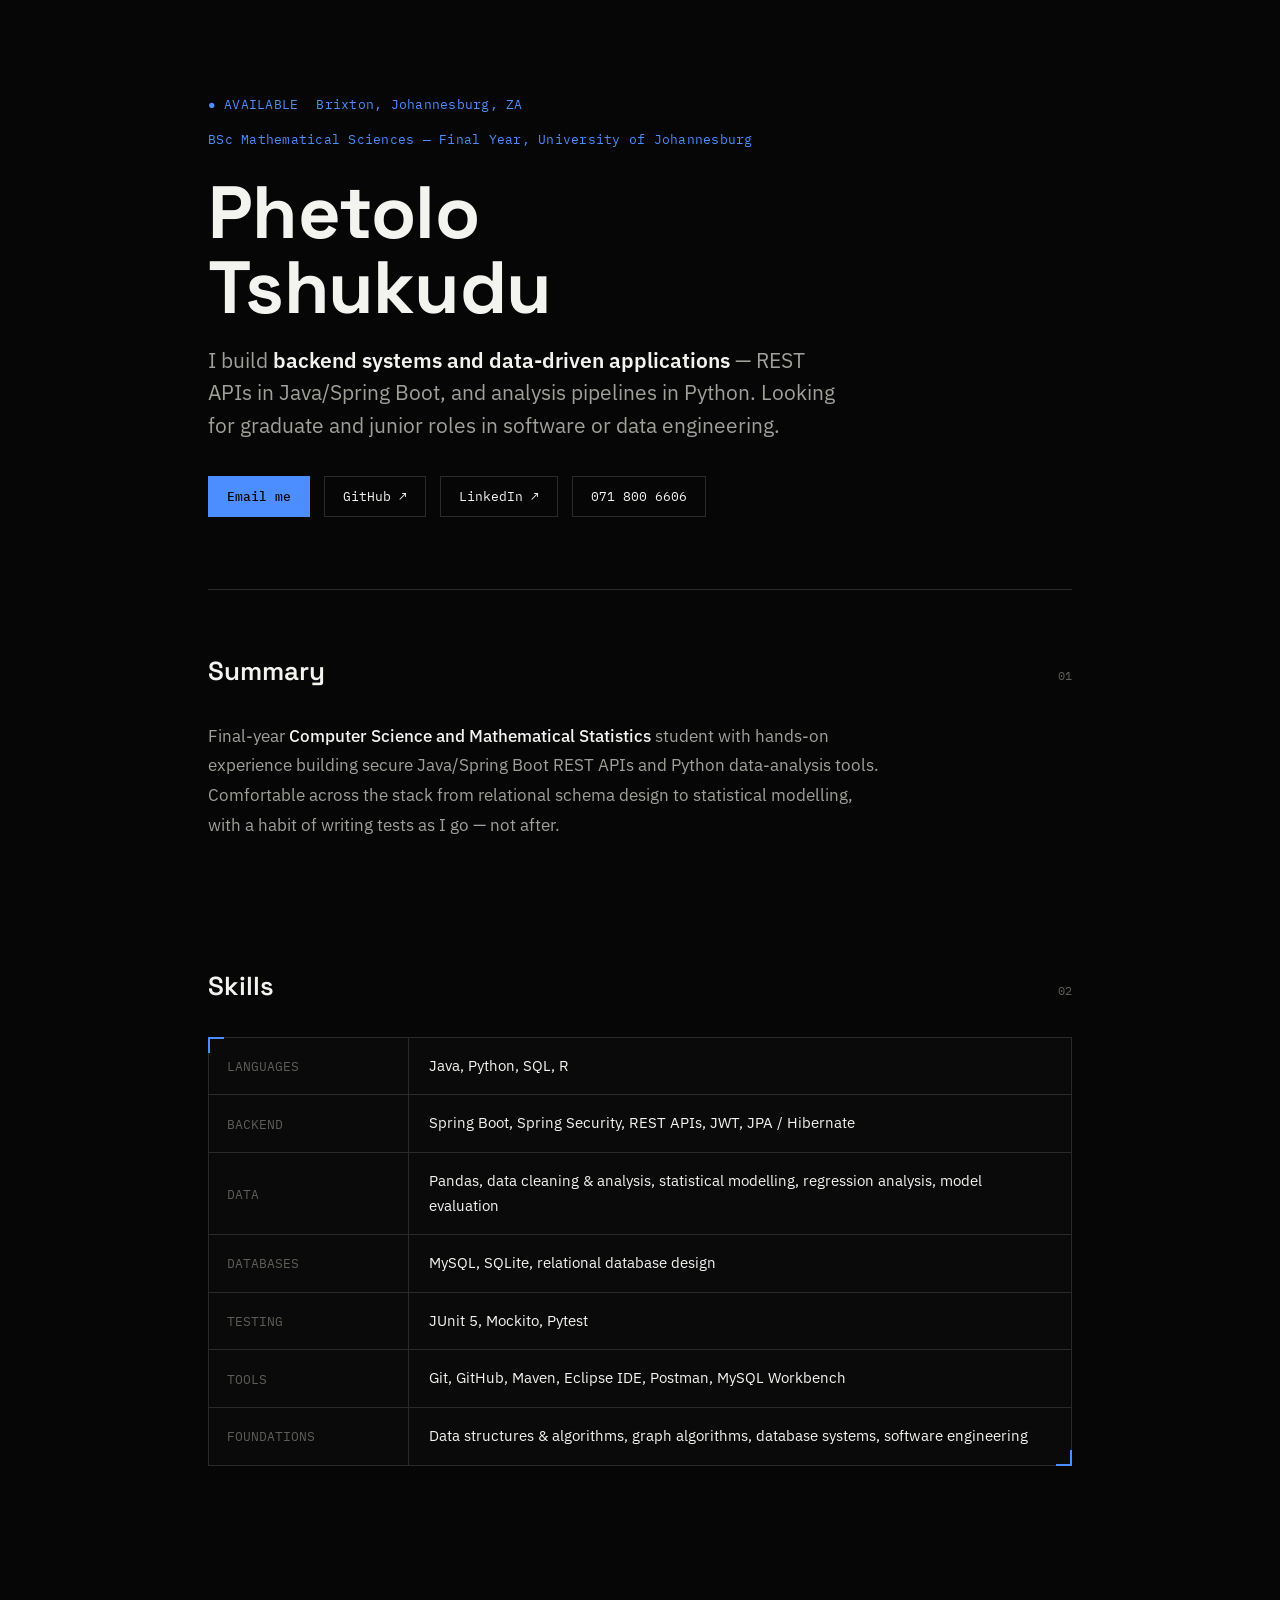
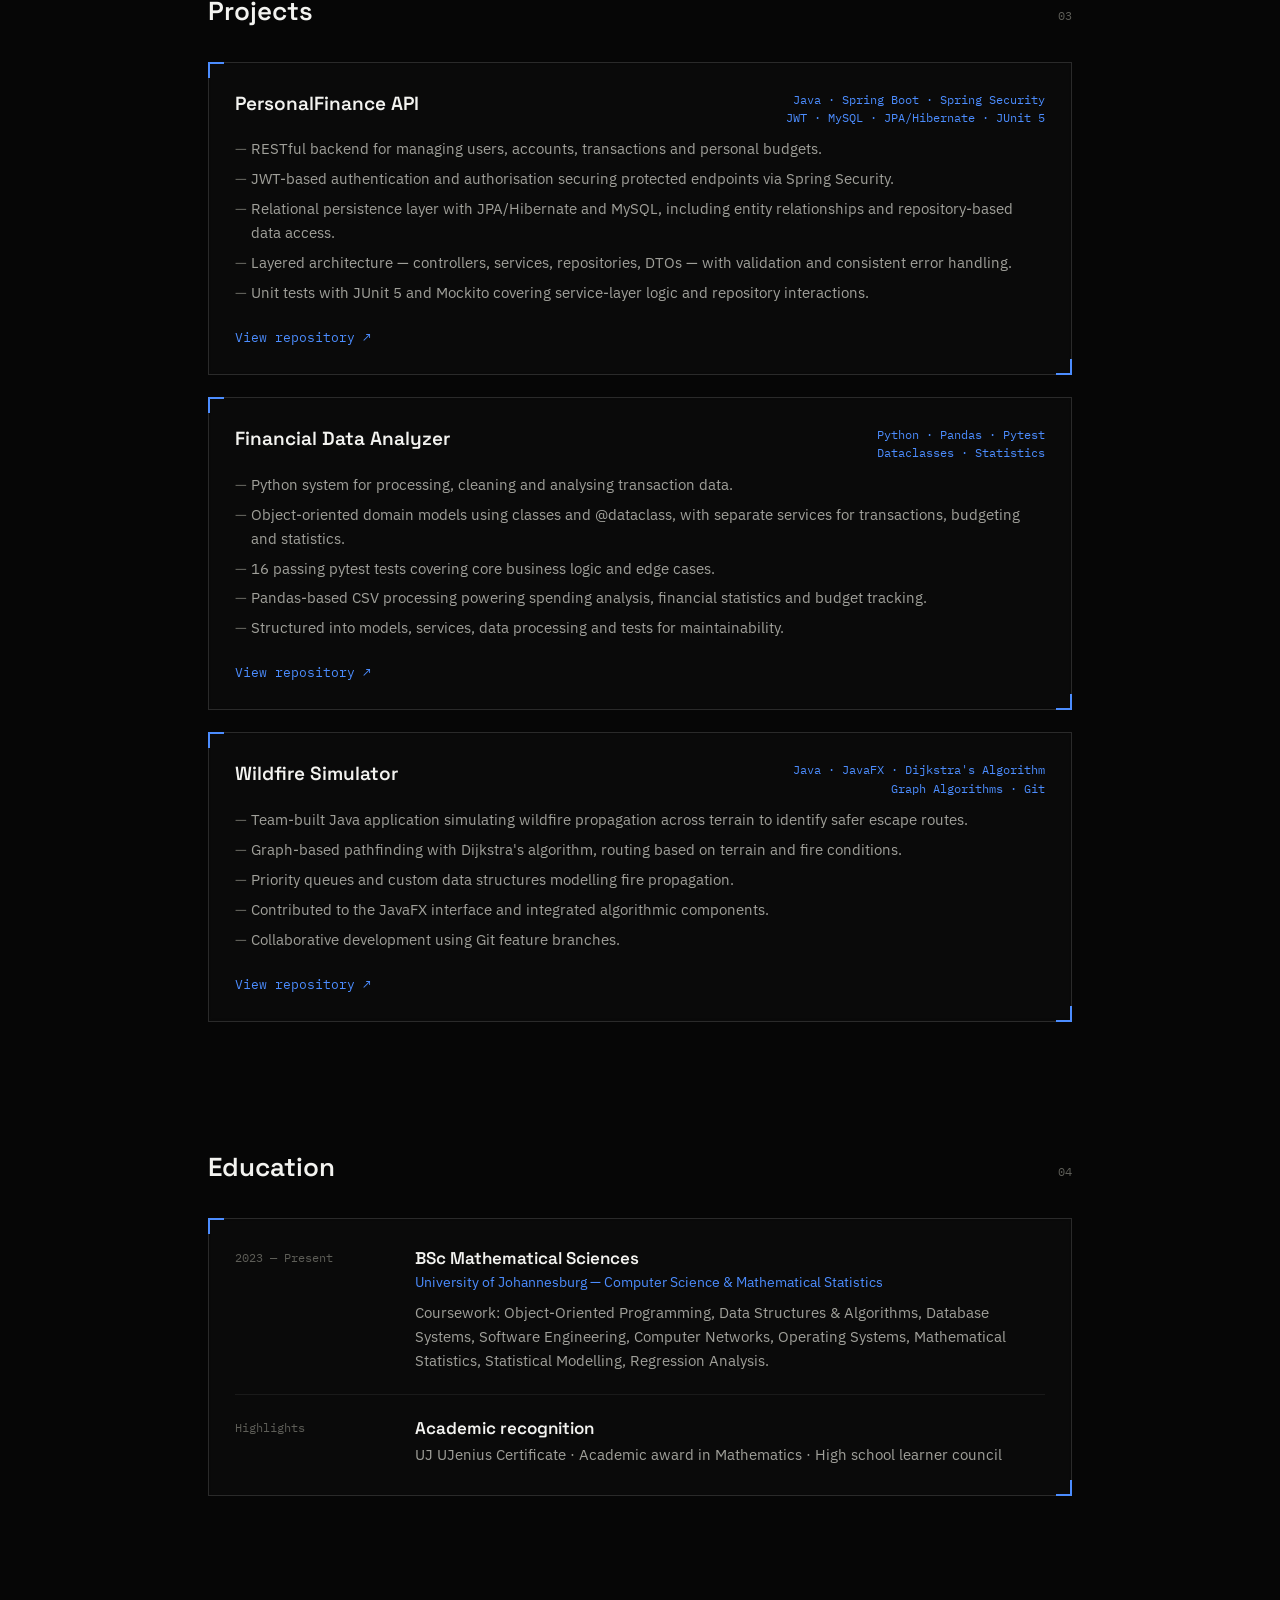
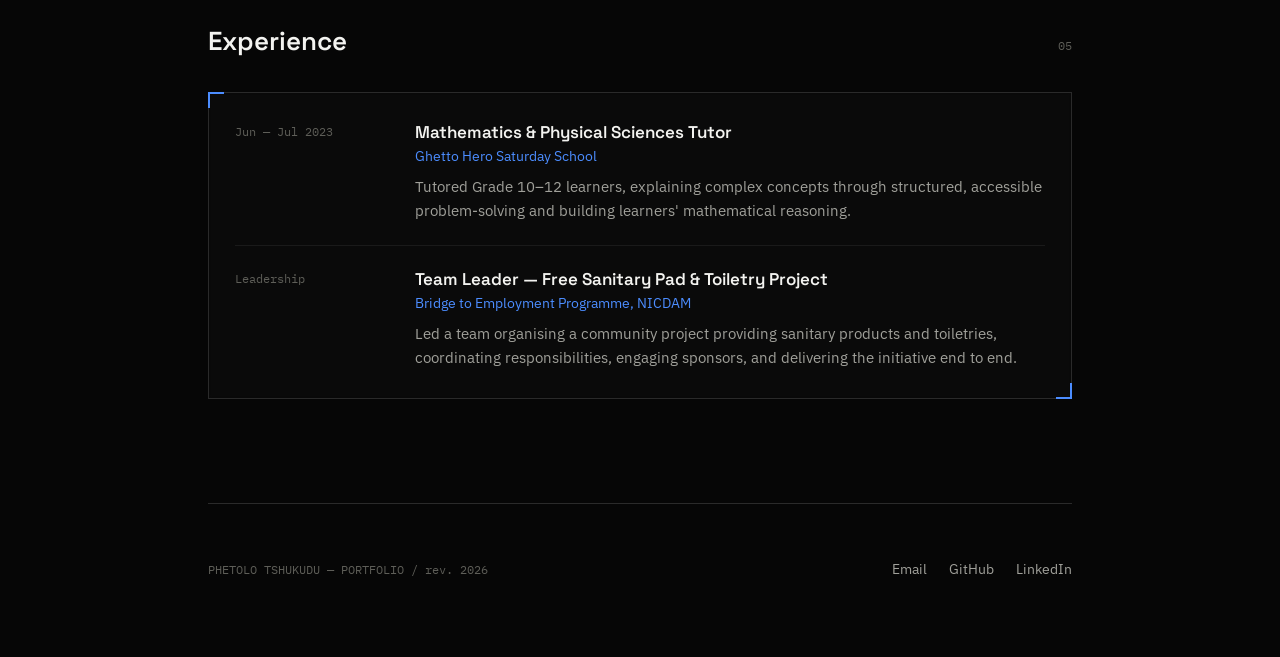
==== index.html @ 6a1d7810 "Add files via upload" ====
<!DOCTYPE html>
<html lang="en">
<head>
<meta charset="UTF-8" />
<meta name="viewport" content="width=device-width, initial-scale=1.0" />
<title>Phetolo Tshukudu — Backend &amp; Data Engineering</title>
<link rel="preconnect" href="https://fonts.googleapis.com">
<link rel="preconnect" href="https://fonts.gstatic.com" crossorigin>
<link href="https://fonts.googleapis.com/css2?family=Space+Grotesk:wght@400;500;600;700&family=IBM+Plex+Sans:wght@400;500;600&family=IBM+Plex+Mono:wght@400;500&display=swap" rel="stylesheet">
<style>
  :root{
    --bg: #060606;
    --panel: #0D0D0D;
    --panel-2: #111111;
    --line: #2A2A2A;
    --line-soft: #1A1A1A;
    --text: #F3F3F0;
    --text-dim: #A0A09A;
    --text-faint: #5E5E58;
    --accent: #F3F3F0;
    --accent-dim: #C9C9C2;
    --good: #4C8DFF;
  }
  *{ box-sizing: border-box; }
  html{ scroll-behavior: smooth; }
  body{
    margin:0;
    background: var(--bg);
    color: var(--text);
    font-family: 'IBM Plex Sans', sans-serif;
    -webkit-font-smoothing: antialiased;
  }
  ::selection{ background: var(--good); color: #060606; }

  a { color: inherit; }

  .wrap{
    max-width: 920px;
    margin: 0 auto;
    padding: 0 28px;
  }

  /* corner bracket motif — used once per section, not as decoration everywhere */
  .frame{
    position: relative;
    border: 1px solid var(--line);
    background: rgba(255,255,255,0.02);
    backdrop-filter: blur(2px);
  }
  .frame::before, .frame::after{
    content:"";
    position:absolute;
    width:14px; height:14px;
    border: 2px solid var(--good);
  }
  .frame::before{ top:-1px; left:-1px; border-right:none; border-bottom:none; }
  .frame::after{ bottom:-1px; right:-1px; border-left:none; border-top:none; }

  header.hero{
    padding: 96px 0 72px;
    position: relative;
  }
  .tag-row{
    font-family: 'IBM Plex Mono', monospace;
    font-size: 12.5px;
    color: var(--text-faint);
    letter-spacing: 0.02em;
    margin-bottom: 28px;
    display:flex;
    gap: 18px;
    flex-wrap: wrap;
  }
  .tag-row span{ color: var(--good); }

  h1.name{
    font-family: 'Space Grotesk', sans-serif;
    font-weight: 700;
    font-size: clamp(42px, 7vw, 74px);
    line-height: 1.02;
    margin: 0 0 18px;
    letter-spacing: -0.01em;
  }
  .role-line{
    font-size: clamp(17px, 2.4vw, 21px);
    color: var(--text-dim);
    max-width: 640px;
    line-height: 1.55;
    margin: 0 0 34px;
  }
  .role-line strong{ color: var(--text); font-weight: 600; }

  .hero-links{
    display:flex;
    gap: 14px;
    flex-wrap: wrap;
  }
  .btn{
    font-family: 'IBM Plex Mono', monospace;
    font-size: 13px;
    padding: 11px 18px;
    border: 1px solid var(--line);
    text-decoration: none;
    color: var(--text);
    transition: border-color .15s ease, color .15s ease;
  }
  .btn:hover{ border-color: var(--good); color: var(--good); }
  .btn.primary{
    background: var(--good);
    color: #060606;
    border-color: var(--good);
    font-weight: 500;
  }
  .btn.primary:hover{ background: transparent; color: var(--good); }

  /* schematic ruler line between sections */
  .ruler{
    height: 1px;
    background: var(--line);
    position: relative;
    margin: 0 0;
  }
  .ruler .mark{
    position:absolute; top:-3px;
    width:1px; height:7px;
    background: var(--line);
  }

  section{ padding: 64px 0; }

  .sec-head{
    display:flex;
    align-items: baseline;
    justify-content: space-between;
    margin-bottom: 34px;
    gap: 16px;
  }
  .sec-head h2{
    font-family: 'Space Grotesk', sans-serif;
    font-weight: 600;
    font-size: 26px;
    margin: 0;
  }
  .sec-index{
    font-family: 'IBM Plex Mono', monospace;
    font-size: 12px;
    color: var(--text-faint);
  }

  /* summary */
  .summary p{
    font-size: 17px;
    line-height: 1.75;
    color: var(--text-dim);
    max-width: 680px;
    margin: 0;
  }
  .summary p strong{ color: var(--text); font-weight: 500; }

  /* skills — treated as a spec table, not pill soup */
  .skill-table{
    border: 1px solid var(--line);
  }
  .skill-row{
    display:grid;
    grid-template-columns: 200px 1fr;
    border-bottom: 1px solid var(--line);
  }
  .skill-row:last-child{ border-bottom:none; }
  .skill-row .k{
    font-family: 'IBM Plex Mono', monospace;
    font-size: 12.5px;
    color: var(--text-faint);
    padding: 16px 18px;
    border-right: 1px solid var(--line);
    display:flex;
    align-items:center;
  }
  .skill-row .v{
    padding: 16px 20px;
    font-size: 14.5px;
    color: var(--text);
    line-height: 1.7;
  }
  @media (max-width: 640px){
    .skill-row{ grid-template-columns: 1fr; }
    .skill-row .k{ border-right:none; border-bottom:1px solid var(--line); padding-bottom:8px; }
  }

  /* projects */
  .project{
    padding: 28px 26px;
    margin-bottom: 22px;
  }
  .project:last-child{ margin-bottom:0; }
  .p-head{
    display:flex;
    justify-content: space-between;
    align-items: flex-start;
    gap: 16px;
    margin-bottom: 10px;
    flex-wrap: wrap;
  }
  .p-title{
    font-family: 'Space Grotesk', sans-serif;
    font-weight: 600;
    font-size: 19px;
  }
  .p-stack{
    font-family: 'IBM Plex Mono', monospace;
    font-size: 11.5px;
    color: var(--good);
    text-align: right;
    line-height: 1.6;
    max-width: 260px;
  }
  .p-desc{
    color: var(--text-dim);
    font-size: 14.5px;
    line-height: 1.65;
    margin: 0;
    padding-left: 0;
    list-style: none;
  }
  .p-desc li{
    padding-left: 16px;
    position: relative;
    margin-bottom: 6px;
  }
  .p-desc li::before{
    content:"—";
    position:absolute;
    left:0;
    color: var(--text-faint);
  }
  .p-link{
    display:inline-block;
    margin-top: 18px;
    font-family: 'IBM Plex Mono', monospace;
    font-size: 12.5px;
    text-decoration: none;
    color: var(--good);
    border-bottom: 1px solid transparent;
  }
  .p-link:hover{ border-bottom-color: var(--good); }

  /* education + experience as a timeline-less spec list (not numbered, since not sequential) */
  .entry{
    display:grid;
    grid-template-columns: 160px 1fr;
    gap: 20px;
    padding: 22px 0;
    border-bottom: 1px solid var(--line-soft);
  }
  .entry:last-child{ border-bottom: none; }
  .entry .when{
    font-family: 'IBM Plex Mono', monospace;
    font-size: 12px;
    color: var(--text-faint);
    padding-top: 3px;
  }
  .entry .what h3{
    font-family: 'Space Grotesk', sans-serif;
    font-size: 17px;
    font-weight: 600;
    margin: 0 0 4px;
  }
  .entry .what .org{
    font-size: 13.5px;
    color: var(--good);
    margin-bottom: 10px;
  }
  .entry .what p, .entry .what ul{
    font-size: 14.5px;
    color: var(--text-dim);
    line-height: 1.65;
    margin: 0;
  }
  .entry .what ul{ padding-left: 18px; }
  @media (max-width: 640px){
    .entry{ grid-template-columns: 1fr; gap: 6px; }
  }

  footer{
    padding: 56px 0 80px;
    border-top: 1px solid var(--line);
    margin-top: 40px;
  }
  footer .f-wrap{
    display:flex;
    justify-content: space-between;
    align-items: center;
    flex-wrap: wrap;
    gap: 16px;
  }
  footer .f-left{
    font-family: 'IBM Plex Mono', monospace;
    font-size: 12px;
    color: var(--text-faint);
  }
  footer .f-links{
    display:flex;
    gap: 22px;
    font-size: 13.5px;
  }
  footer .f-links a{ text-decoration:none; color: var(--text-dim); }
  footer .f-links a:hover{ color: var(--good); }
</style>
</head>
<body>

<div class="wrap">

  <header class="hero">
    <div class="tag-row">
      <span>● AVAILABLE</span>
      <span>Brixton, Johannesburg, ZA</span>
      <span>BSc Mathematical Sciences — Final Year, University of Johannesburg</span>
    </div>
    <h1 class="name">Phetolo<br>Tshukudu</h1>
    <p class="role-line">
      I build <strong>backend systems and data-driven applications</strong> —
      REST APIs in Java/Spring Boot, and analysis pipelines in Python.
      Looking for graduate and junior roles in software or data engineering.
    </p>
    <div class="hero-links">
      <a class="btn primary" href="mailto:phetolotshukudu@gmail.com">Email me</a>
      <a class="btn" href="https://github.com/phetolo-tshukudu" target="_blank" rel="noopener">GitHub ↗</a>
      <a class="btn" href="https://linkedin.com/in/phetolo-tshukudu-96a8a8249" target="_blank" rel="noopener">LinkedIn ↗</a>
      <a class="btn" href="tel:0718006606">071 800 6606</a>
    </div>
  </header>

  <div class="ruler"></div>

  <section class="summary">
    <div class="sec-head">
      <h2>Summary</h2>
      <span class="sec-index">01</span>
    </div>
    <p>
      Final-year <strong>Computer Science and Mathematical Statistics</strong> student with hands-on
      experience building secure Java/Spring Boot REST APIs and Python data-analysis tools.
      Comfortable across the stack from relational schema design to statistical modelling,
      with a habit of writing tests as I go — not after.
    </p>
  </section>

  <section>
    <div class="sec-head">
      <h2>Skills</h2>
      <span class="sec-index">02</span>
    </div>
    <div class="skill-table frame">
      <div class="skill-row">
        <div class="k">LANGUAGES</div>
        <div class="v">Java, Python, SQL, R</div>
      </div>
      <div class="skill-row">
        <div class="k">BACKEND</div>
        <div class="v">Spring Boot, Spring Security, REST APIs, JWT, JPA / Hibernate</div>
      </div>
      <div class="skill-row">
        <div class="k">DATA</div>
        <div class="v">Pandas, data cleaning &amp; analysis, statistical modelling, regression analysis, model evaluation</div>
      </div>
      <div class="skill-row">
        <div class="k">DATABASES</div>
        <div class="v">MySQL, SQLite, relational database design</div>
      </div>
      <div class="skill-row">
        <div class="k">TESTING</div>
        <div class="v">JUnit 5, Mockito, Pytest</div>
      </div>
      <div class="skill-row">
        <div class="k">TOOLS</div>
        <div class="v">Git, GitHub, Maven, Eclipse IDE, Postman, MySQL Workbench</div>
      </div>
      <div class="skill-row">
        <div class="k">FOUNDATIONS</div>
        <div class="v">Data structures &amp; algorithms, graph algorithms, database systems, software engineering</div>
      </div>
    </div>
  </section>

  <section>
    <div class="sec-head">
      <h2>Projects</h2>
      <span class="sec-index">03</span>
    </div>

    <div class="project frame">
      <div class="p-head">
        <div class="p-title">PersonalFinance API</div>
        <div class="p-stack">Java · Spring Boot · Spring Security<br>JWT · MySQL · JPA/Hibernate · JUnit 5</div>
      </div>
      <ul class="p-desc">
        <li>RESTful backend for managing users, accounts, transactions and personal budgets.</li>
        <li>JWT-based authentication and authorisation securing protected endpoints via Spring Security.</li>
        <li>Relational persistence layer with JPA/Hibernate and MySQL, including entity relationships and repository-based data access.</li>
        <li>Layered architecture — controllers, services, repositories, DTOs — with validation and consistent error handling.</li>
        <li>Unit tests with JUnit 5 and Mockito covering service-layer logic and repository interactions.</li>
      </ul>
      <a class="p-link" href="https://github.com/phetolo-tshukudu/PersonalFinance" target="_blank" rel="noopener">View repository ↗</a>
    </div>

    <div class="project frame">
      <div class="p-head">
        <div class="p-title">Financial Data Analyzer</div>
        <div class="p-stack">Python · Pandas · Pytest<br>Dataclasses · Statistics</div>
      </div>
      <ul class="p-desc">
        <li>Python system for processing, cleaning and analysing transaction data.</li>
        <li>Object-oriented domain models using classes and @dataclass, with separate services for transactions, budgeting and statistics.</li>
        <li>16 passing pytest tests covering core business logic and edge cases.</li>
        <li>Pandas-based CSV processing powering spending analysis, financial statistics and budget tracking.</li>
        <li>Structured into models, services, data processing and tests for maintainability.</li>
      </ul>
      <a class="p-link" href="https://github.com/phetolo-tshukudu/FinancialAnalyzer" target="_blank" rel="noopener">View repository ↗</a>
    </div>

    <div class="project frame">
      <div class="p-head">
        <div class="p-title">Wildfire Simulator</div>
        <div class="p-stack">Java · JavaFX · Dijkstra's Algorithm<br>Graph Algorithms · Git</div>
      </div>
      <ul class="p-desc">
        <li>Team-built Java application simulating wildfire propagation across terrain to identify safer escape routes.</li>
        <li>Graph-based pathfinding with Dijkstra's algorithm, routing based on terrain and fire conditions.</li>
        <li>Priority queues and custom data structures modelling fire propagation.</li>
        <li>Contributed to the JavaFX interface and integrated algorithmic components.</li>
        <li>Collaborative development using Git feature branches.</li>
      </ul>
      <a class="p-link" href="https://github.com/phetolo-tshukudu/Wildfire-Simulator" target="_blank" rel="noopener">View repository ↗</a>
    </div>
  </section>

  <section>
    <div class="sec-head">
      <h2>Education</h2>
      <span class="sec-index">04</span>
    </div>
    <div class="frame" style="padding: 6px 26px;">
      <div class="entry">
        <div class="when">2023 — Present</div>
        <div class="what">
          <h3>BSc Mathematical Sciences</h3>
          <div class="org">University of Johannesburg — Computer Science &amp; Mathematical Statistics</div>
          <p>Coursework: Object-Oriented Programming, Data Structures &amp; Algorithms, Database Systems, Software Engineering, Computer Networks, Operating Systems, Mathematical Statistics, Statistical Modelling, Regression Analysis.</p>
        </div>
      </div>
      <div class="entry">
        <div class="when">Highlights</div>
        <div class="what">
          <h3>Academic recognition</h3>
          <p>UJ UJenius Certificate · Academic award in Mathematics · High school learner council</p>
        </div>
      </div>
    </div>
  </section>

  <section>
    <div class="sec-head">
      <h2>Experience</h2>
      <span class="sec-index">05</span>
    </div>
    <div class="frame" style="padding: 6px 26px;">
      <div class="entry">
        <div class="when">Jun — Jul 2023</div>
        <div class="what">
          <h3>Mathematics &amp; Physical Sciences Tutor</h3>
          <div class="org">Ghetto Hero Saturday School</div>
          <p>Tutored Grade 10–12 learners, explaining complex concepts through structured, accessible problem-solving and building learners' mathematical reasoning.</p>
        </div>
      </div>
      <div class="entry">
        <div class="when">Leadership</div>
        <div class="what">
          <h3>Team Leader — Free Sanitary Pad &amp; Toiletry Project</h3>
          <div class="org">Bridge to Employment Programme, NICDAM</div>
          <p>Led a team organising a community project providing sanitary products and toiletries, coordinating responsibilities, engaging sponsors, and delivering the initiative end to end.</p>
        </div>
      </div>
    </div>
  </section>

  <footer>
    <div class="f-wrap">
      <div class="f-left">PHETOLO TSHUKUDU — PORTFOLIO / rev. 2026</div>
      <div class="f-links">
        <a href="mailto:phetolotshukudu@gmail.com">Email</a>
        <a href="https://github.com/phetolo-tshukudu" target="_blank" rel="noopener">GitHub</a>
        <a href="https://linkedin.com/in/phetolo-tshukudu-96a8a8249" target="_blank" rel="noopener">LinkedIn</a>
      </div>
    </div>
  </footer>

</div>

</body>
</html>
<script async src="/.netlify/scripts/hud?variant=owner-private" data-nf-variant="owner-private" data-netlify-site-id="3c7b5a83-4eb2-4c69-add6-a015fb833009" data-app-host="app.netlify.com"></script>
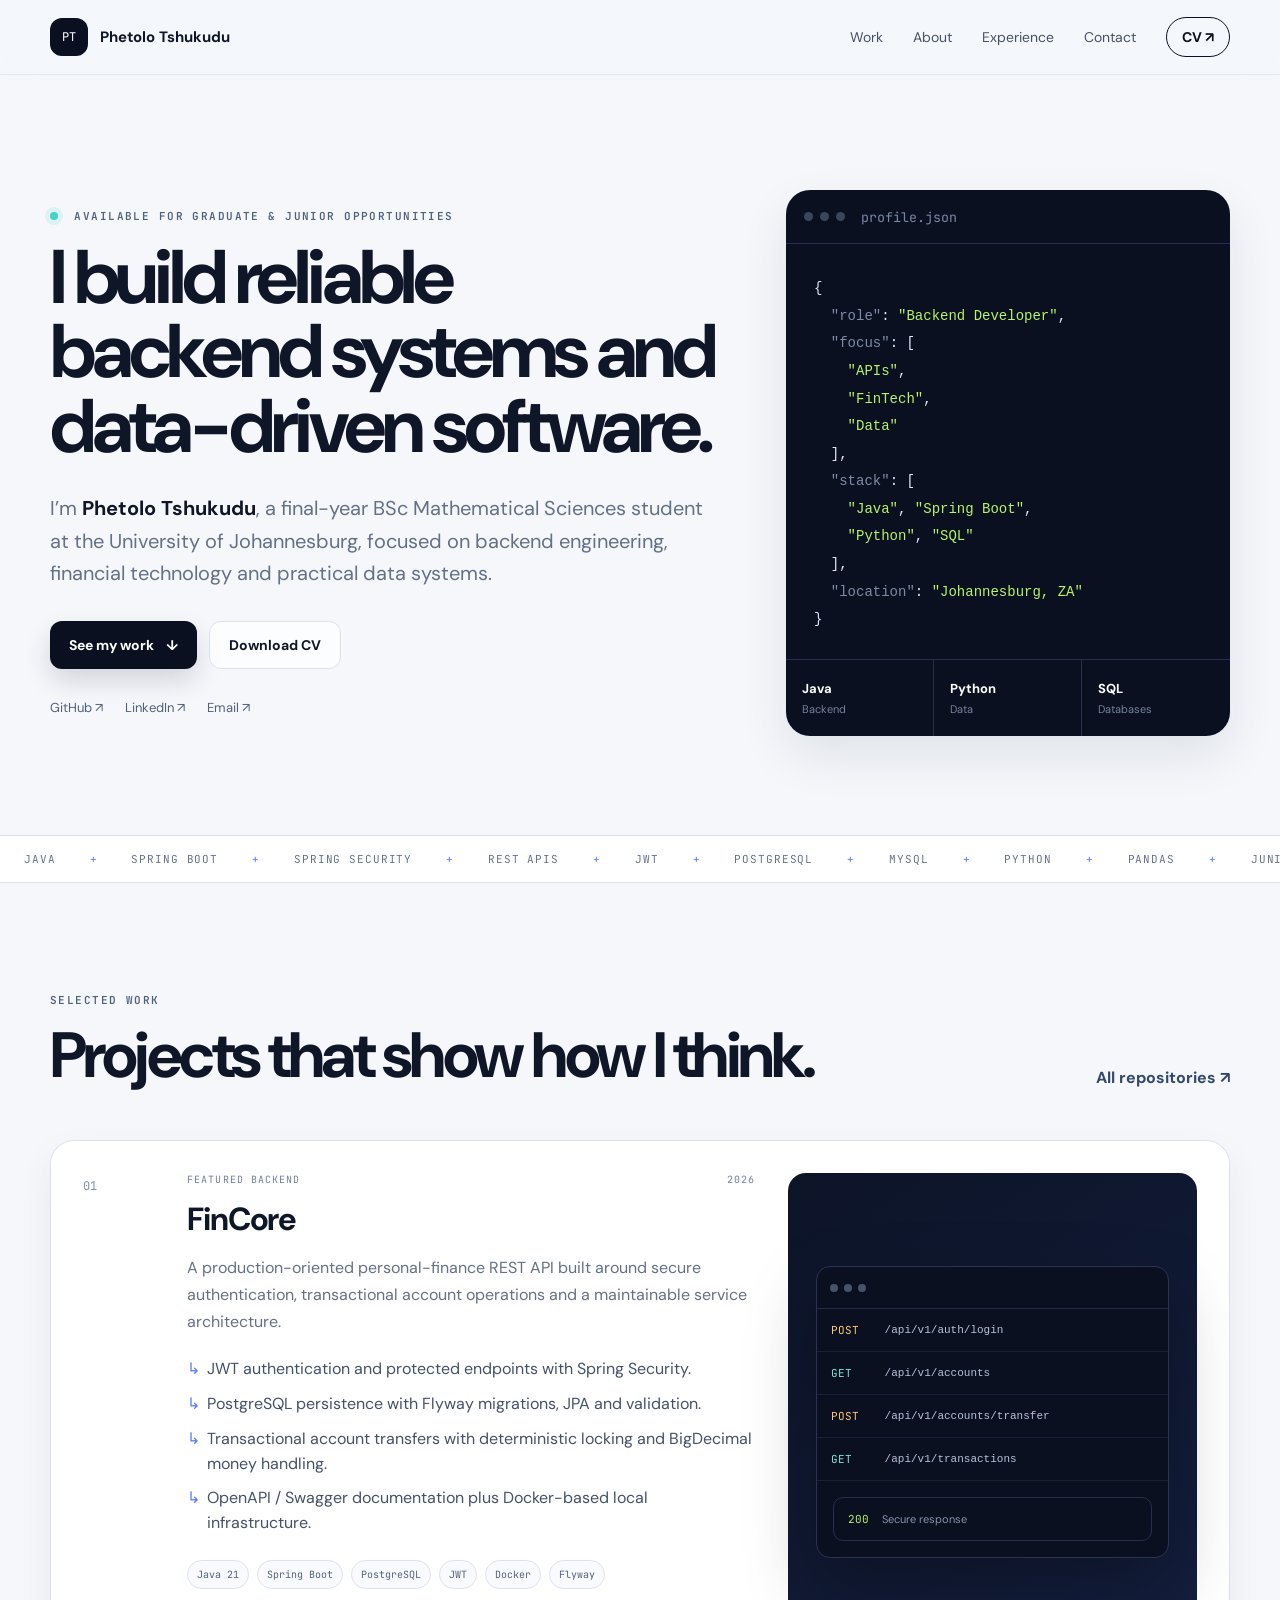
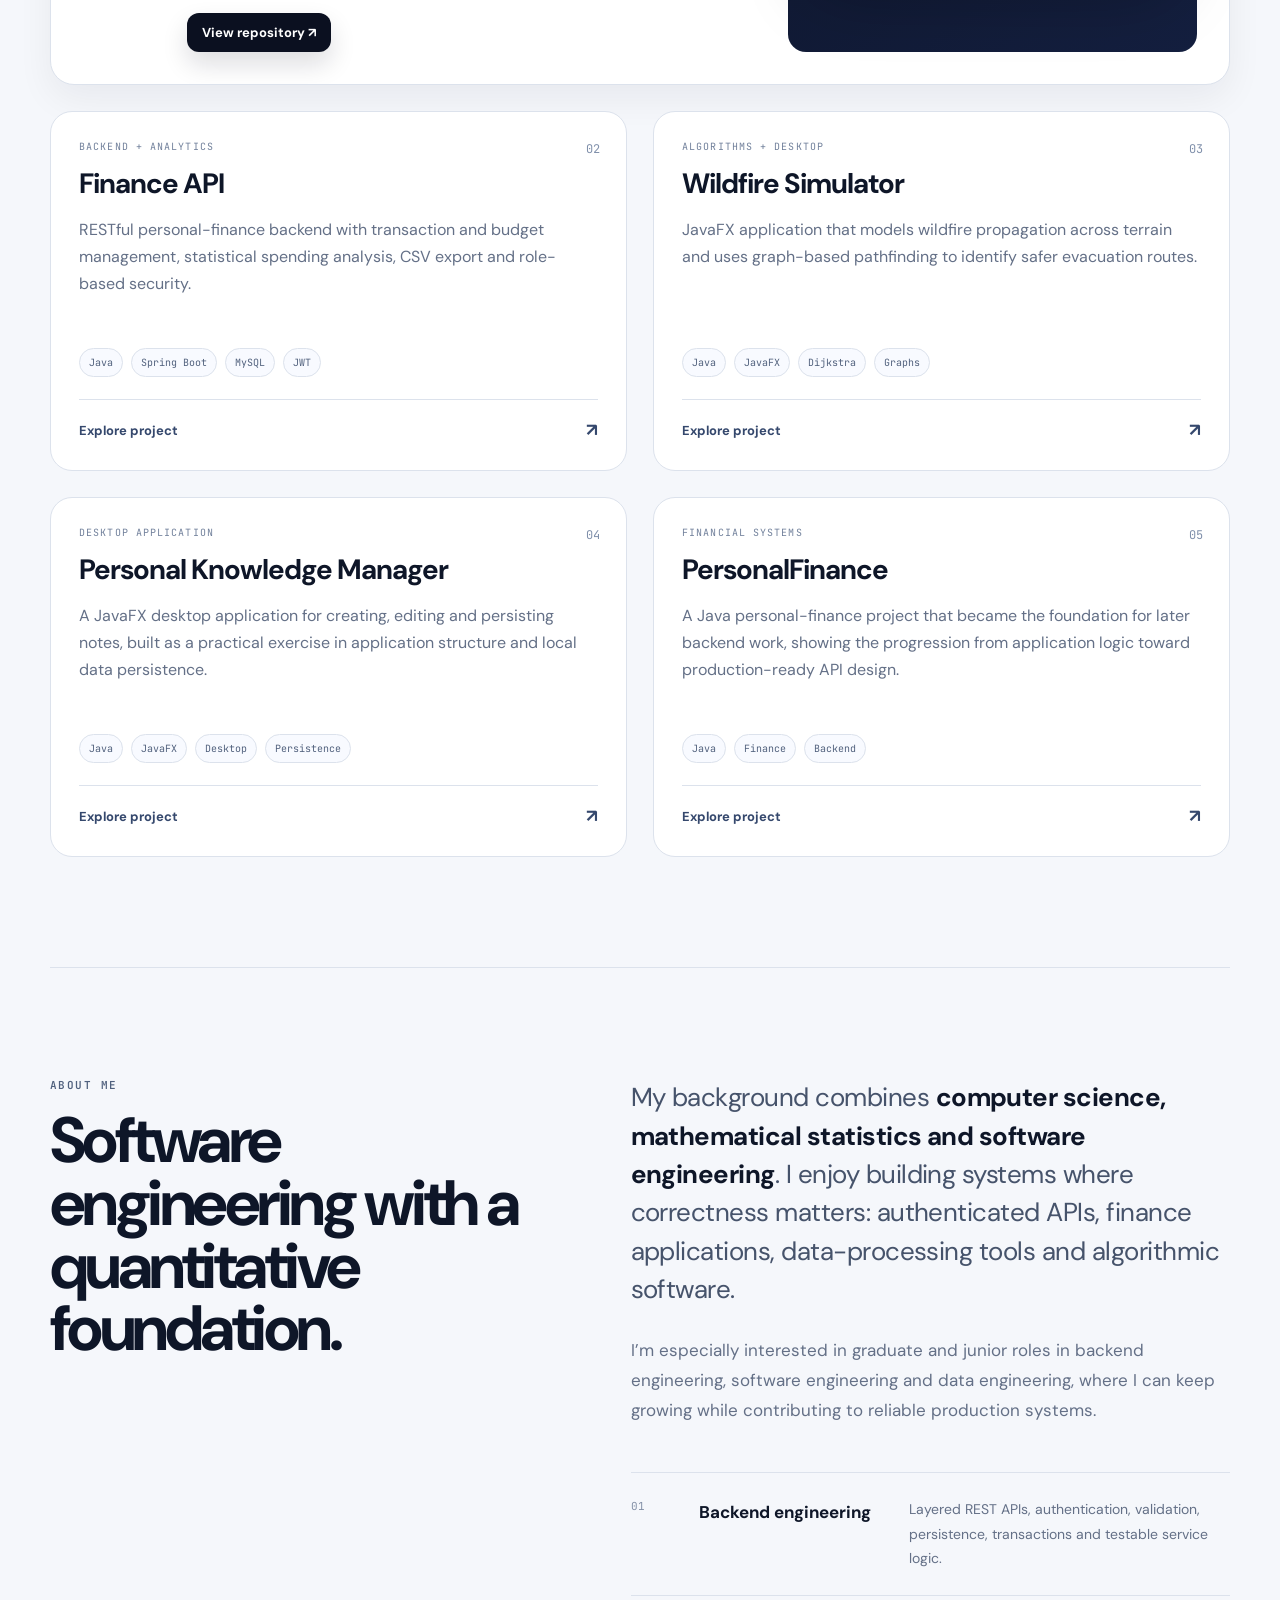
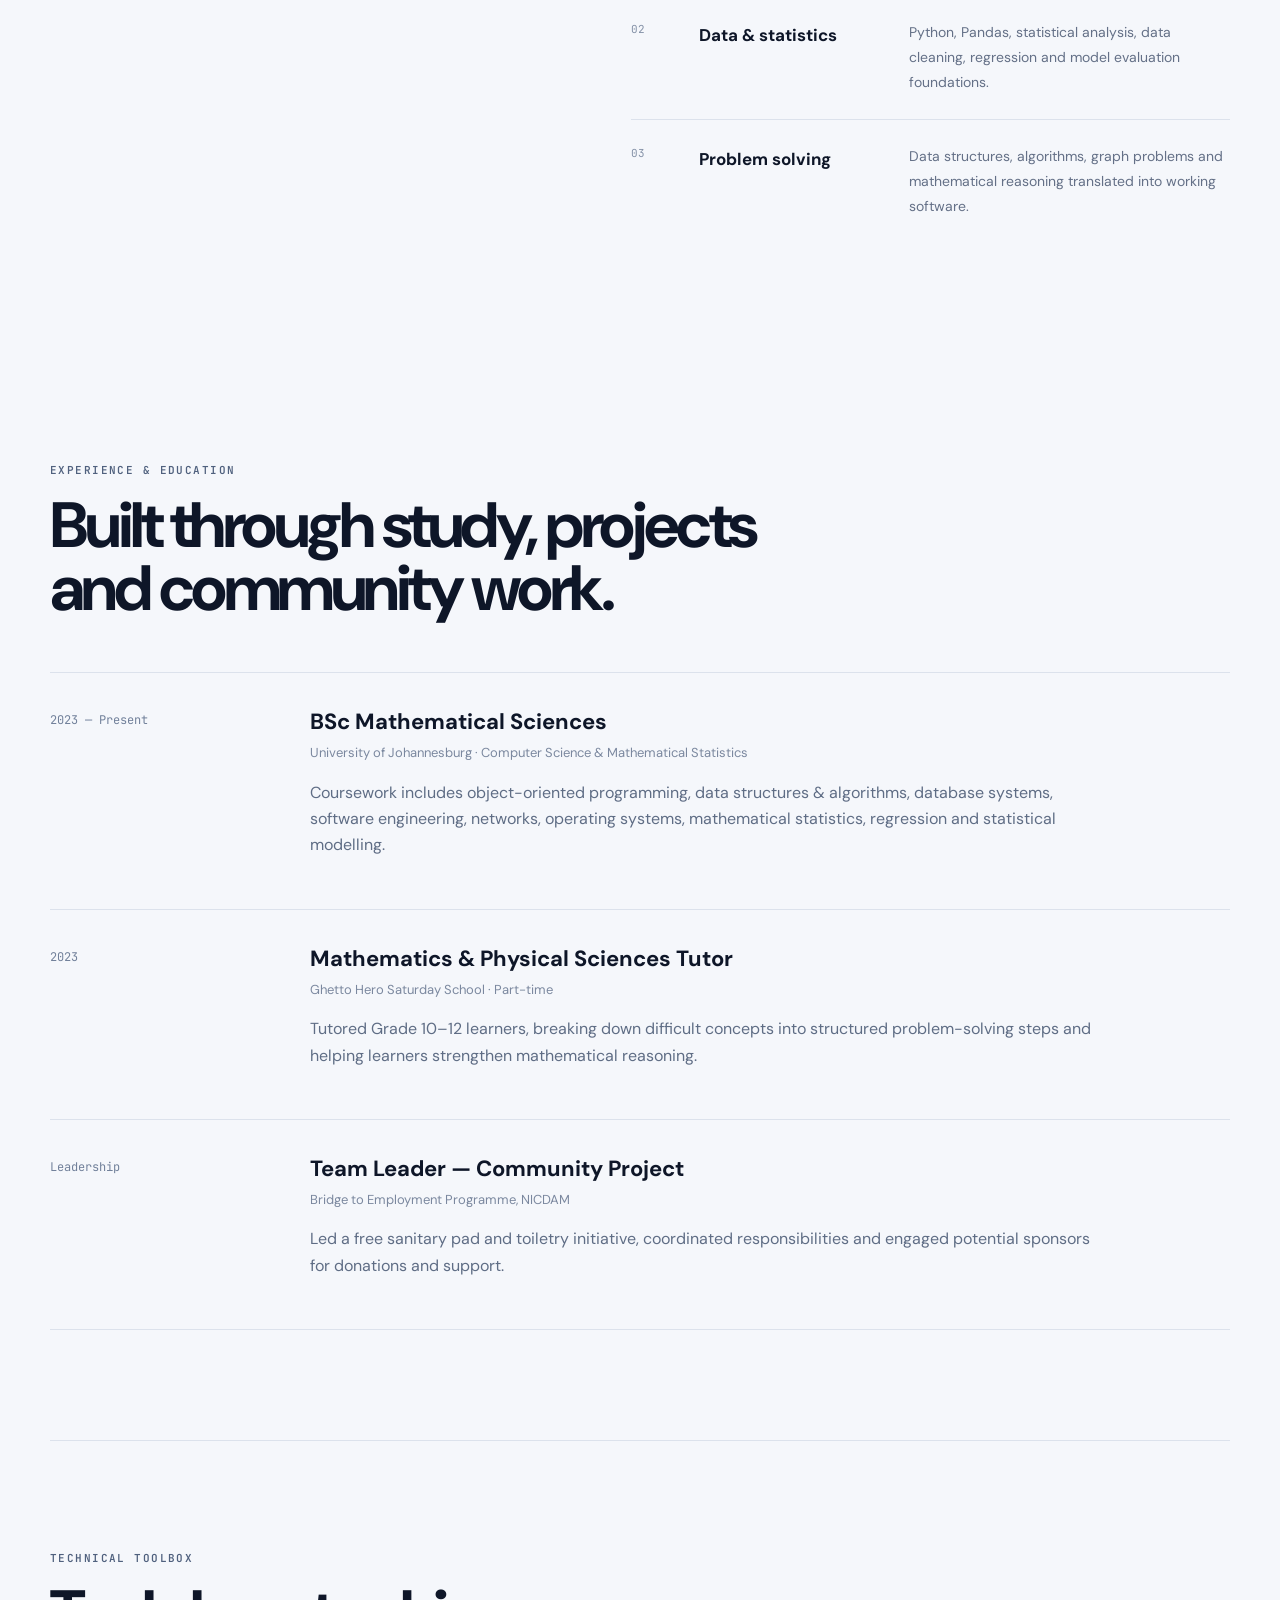
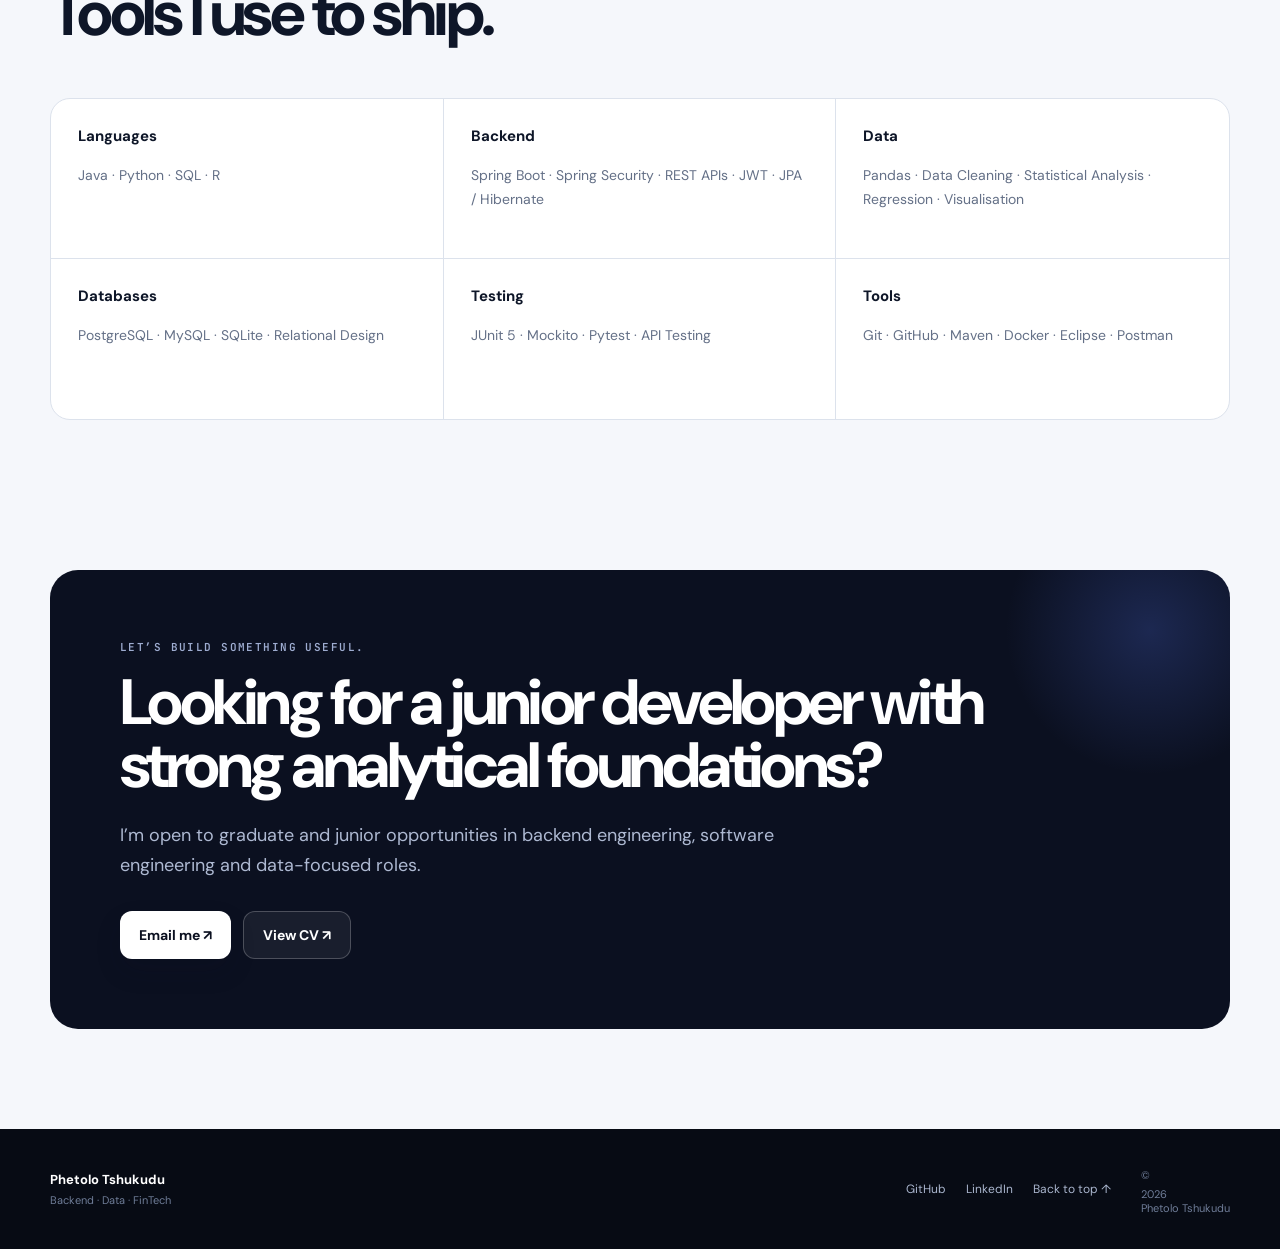
==== commit f04162de: "Add files via upload" ====
--- a/index.html
+++ b/index.html
@@ -1,502 +1,228 @@
-
-<!DOCTYPE html>
+<!doctype html>
 <html lang="en">
 <head>
-<meta charset="UTF-8" />
-<meta name="viewport" content="width=device-width, initial-scale=1.0" />
-<title>Phetolo Tshukudu — Backend &amp; Data Engineering</title>
-<link rel="preconnect" href="https://fonts.googleapis.com">
-<link rel="preconnect" href="https://fonts.gstatic.com" crossorigin>
-<link href="https://fonts.googleapis.com/css2?family=Space+Grotesk:wght@400;500;600;700&family=IBM+Plex+Sans:wght@400;500;600&family=IBM+Plex+Mono:wght@400;500&display=swap" rel="stylesheet">
-<style>
-  :root{
-    --bg: #060606;
-    --panel: #0D0D0D;
-    --panel-2: #111111;
-    --line: #2A2A2A;
-    --line-soft: #1A1A1A;
-    --text: #F3F3F0;
-    --text-dim: #A0A09A;
-    --text-faint: #5E5E58;
-    --accent: #F3F3F0;
-    --accent-dim: #C9C9C2;
-    --good: #4C8DFF;
-  }
-  *{ box-sizing: border-box; }
-  html{ scroll-behavior: smooth; }
-  body{
-    margin:0;
-    background: var(--bg);
-    color: var(--text);
-    font-family: 'IBM Plex Sans', sans-serif;
-    -webkit-font-smoothing: antialiased;
-  }
-  ::selection{ background: var(--good); color: #060606; }
-
-  a { color: inherit; }
-
-  .wrap{
-    max-width: 920px;
-    margin: 0 auto;
-    padding: 0 28px;
-  }
-
-  /* corner bracket motif — used once per section, not as decoration everywhere */
-  .frame{
-    position: relative;
-    border: 1px solid var(--line);
-    background: rgba(255,255,255,0.02);
-    backdrop-filter: blur(2px);
-  }
-  .frame::before, .frame::after{
-    content:"";
-    position:absolute;
-    width:14px; height:14px;
-    border: 2px solid var(--good);
-  }
-  .frame::before{ top:-1px; left:-1px; border-right:none; border-bottom:none; }
-  .frame::after{ bottom:-1px; right:-1px; border-left:none; border-top:none; }
-
-  header.hero{
-    padding: 96px 0 72px;
-    position: relative;
-  }
-  .tag-row{
-    font-family: 'IBM Plex Mono', monospace;
-    font-size: 12.5px;
-    color: var(--text-faint);
-    letter-spacing: 0.02em;
-    margin-bottom: 28px;
-    display:flex;
-    gap: 18px;
-    flex-wrap: wrap;
-  }
-  .tag-row span{ color: var(--good); }
-
-  h1.name{
-    font-family: 'Space Grotesk', sans-serif;
-    font-weight: 700;
-    font-size: clamp(42px, 7vw, 74px);
-    line-height: 1.02;
-    margin: 0 0 18px;
-    letter-spacing: -0.01em;
-  }
-  .role-line{
-    font-size: clamp(17px, 2.4vw, 21px);
-    color: var(--text-dim);
-    max-width: 640px;
-    line-height: 1.55;
-    margin: 0 0 34px;
-  }
-  .role-line strong{ color: var(--text); font-weight: 600; }
-
-  .hero-links{
-    display:flex;
-    gap: 14px;
-    flex-wrap: wrap;
-  }
-  .btn{
-    font-family: 'IBM Plex Mono', monospace;
-    font-size: 13px;
-    padding: 11px 18px;
-    border: 1px solid var(--line);
-    text-decoration: none;
-    color: var(--text);
-    transition: border-color .15s ease, color .15s ease;
-  }
-  .btn:hover{ border-color: var(--good); color: var(--good); }
-  .btn.primary{
-    background: var(--good);
-    color: #060606;
-    border-color: var(--good);
-    font-weight: 500;
-  }
-  .btn.primary:hover{ background: transparent; color: var(--good); }
-
-  /* schematic ruler line between sections */
-  .ruler{
-    height: 1px;
-    background: var(--line);
-    position: relative;
-    margin: 0 0;
-  }
-  .ruler .mark{
-    position:absolute; top:-3px;
-    width:1px; height:7px;
-    background: var(--line);
-  }
-
-  section{ padding: 64px 0; }
-
-  .sec-head{
-    display:flex;
-    align-items: baseline;
-    justify-content: space-between;
-    margin-bottom: 34px;
-    gap: 16px;
-  }
-  .sec-head h2{
-    font-family: 'Space Grotesk', sans-serif;
-    font-weight: 600;
-    font-size: 26px;
-    margin: 0;
-  }
-  .sec-index{
-    font-family: 'IBM Plex Mono', monospace;
-    font-size: 12px;
-    color: var(--text-faint);
-  }
-
-  /* summary */
-  .summary p{
-    font-size: 17px;
-    line-height: 1.75;
-    color: var(--text-dim);
-    max-width: 680px;
-    margin: 0;
-  }
-  .summary p strong{ color: var(--text); font-weight: 500; }
-
-  /* skills — treated as a spec table, not pill soup */
-  .skill-table{
-    border: 1px solid var(--line);
-  }
-  .skill-row{
-    display:grid;
-    grid-template-columns: 200px 1fr;
-    border-bottom: 1px solid var(--line);
-  }
-  .skill-row:last-child{ border-bottom:none; }
-  .skill-row .k{
-    font-family: 'IBM Plex Mono', monospace;
-    font-size: 12.5px;
-    color: var(--text-faint);
-    padding: 16px 18px;
-    border-right: 1px solid var(--line);
-    display:flex;
-    align-items:center;
-  }
-  .skill-row .v{
-    padding: 16px 20px;
-    font-size: 14.5px;
-    color: var(--text);
-    line-height: 1.7;
-  }
-  @media (max-width: 640px){
-    .skill-row{ grid-template-columns: 1fr; }
-    .skill-row .k{ border-right:none; border-bottom:1px solid var(--line); padding-bottom:8px; }
-  }
-
-  /* projects */
-  .project{
-    padding: 28px 26px;
-    margin-bottom: 22px;
-  }
-  .project:last-child{ margin-bottom:0; }
-  .p-head{
-    display:flex;
-    justify-content: space-between;
-    align-items: flex-start;
-    gap: 16px;
-    margin-bottom: 10px;
-    flex-wrap: wrap;
-  }
-  .p-title{
-    font-family: 'Space Grotesk', sans-serif;
-    font-weight: 600;
-    font-size: 19px;
-  }
-  .p-stack{
-    font-family: 'IBM Plex Mono', monospace;
-    font-size: 11.5px;
-    color: var(--good);
-    text-align: right;
-    line-height: 1.6;
-    max-width: 260px;
-  }
-  .p-desc{
-    color: var(--text-dim);
-    font-size: 14.5px;
-    line-height: 1.65;
-    margin: 0;
-    padding-left: 0;
-    list-style: none;
-  }
-  .p-desc li{
-    padding-left: 16px;
-    position: relative;
-    margin-bottom: 6px;
-  }
-  .p-desc li::before{
-    content:"—";
-    position:absolute;
-    left:0;
-    color: var(--text-faint);
-  }
-  .p-link{
-    display:inline-block;
-    margin-top: 18px;
-    font-family: 'IBM Plex Mono', monospace;
-    font-size: 12.5px;
-    text-decoration: none;
-    color: var(--good);
-    border-bottom: 1px solid transparent;
-  }
-  .p-link:hover{ border-bottom-color: var(--good); }
-
-  /* education + experience as a timeline-less spec list (not numbered, since not sequential) */
-  .entry{
-    display:grid;
-    grid-template-columns: 160px 1fr;
-    gap: 20px;
-    padding: 22px 0;
-    border-bottom: 1px solid var(--line-soft);
-  }
-  .entry:last-child{ border-bottom: none; }
-  .entry .when{
-    font-family: 'IBM Plex Mono', monospace;
-    font-size: 12px;
-    color: var(--text-faint);
-    padding-top: 3px;
-  }
-  .entry .what h3{
-    font-family: 'Space Grotesk', sans-serif;
-    font-size: 17px;
-    font-weight: 600;
-    margin: 0 0 4px;
-  }
-  .entry .what .org{
-    font-size: 13.5px;
-    color: var(--good);
-    margin-bottom: 10px;
-  }
-  .entry .what p, .entry .what ul{
-    font-size: 14.5px;
-    color: var(--text-dim);
-    line-height: 1.65;
-    margin: 0;
-  }
-  .entry .what ul{ padding-left: 18px; }
-  @media (max-width: 640px){
-    .entry{ grid-template-columns: 1fr; gap: 6px; }
-  }
-
-  footer{
-    padding: 56px 0 80px;
-    border-top: 1px solid var(--line);
-    margin-top: 40px;
-  }
-  footer .f-wrap{
-    display:flex;
-    justify-content: space-between;
-    align-items: center;
-    flex-wrap: wrap;
-    gap: 16px;
-  }
-  footer .f-left{
-    font-family: 'IBM Plex Mono', monospace;
-    font-size: 12px;
-    color: var(--text-faint);
-  }
-  footer .f-links{
-    display:flex;
-    gap: 22px;
-    font-size: 13.5px;
-  }
-  footer .f-links a{ text-decoration:none; color: var(--text-dim); }
-  footer .f-links a:hover{ color: var(--good); }
-</style>
+  <meta charset="utf-8">
+  <meta name="viewport" content="width=device-width, initial-scale=1">
+  <meta name="description" content="Portfolio of Phetolo Tshukudu — backend developer and data-focused Mathematical Sciences student building secure APIs, financial systems and algorithmic applications.">
+  <meta name="theme-color" content="#0b1020">
+  <meta property="og:title" content="Phetolo Tshukudu — Backend & Data Portfolio">
+  <meta property="og:description" content="Secure APIs, financial systems, data analysis and algorithmic applications.">
+  <meta property="og:type" content="website">
+  <title>Phetolo Tshukudu — Backend & Data Portfolio</title>
+  <link rel="preconnect" href="https://fonts.googleapis.com">
+  <link rel="preconnect" href="https://fonts.gstatic.com" crossorigin>
+  <link href="https://fonts.googleapis.com/css2?family=DM+Sans:wght@400;500;600;700&family=JetBrains+Mono:wght@400;500;600&display=swap" rel="stylesheet">
+  <link rel="stylesheet" href="styles.css">
+  <script defer src="script.js"></script>
 </head>
 <body>
-
-<div class="wrap">
-
-  <header class="hero">
-    <div class="tag-row">
-      <span>● AVAILABLE</span>
-      <span>Brixton, Johannesburg, ZA</span>
-      <span>BSc Mathematical Sciences — Final Year, University of Johannesburg</span>
-    </div>
-    <h1 class="name">Phetolo<br>Tshukudu</h1>
-    <p class="role-line">
-      I build <strong>backend systems and data-driven applications</strong> —
-      REST APIs in Java/Spring Boot, and analysis pipelines in Python.
-      Looking for graduate and junior roles in software or data engineering.
-    </p>
-    <div class="hero-links">
-      <a class="btn primary" href="mailto:phetolotshukudu@gmail.com">Email me</a>
-      <a class="btn" href="https://github.com/phetolo-tshukudu" target="_blank" rel="noopener">GitHub ↗</a>
-      <a class="btn" href="https://linkedin.com/in/phetolo-tshukudu-96a8a8249" target="_blank" rel="noopener">LinkedIn ↗</a>
-      <a class="btn" href="tel:0718006606">071 800 6606</a>
+  <a class="skip-link" href="#main">Skip to content</a>
+
+  <header class="site-header">
+    <div class="shell nav-wrap">
+      <a class="brand" href="#top" aria-label="Phetolo Tshukudu home"><span>PT</span><b>Phetolo Tshukudu</b></a>
+      <button class="nav-toggle" aria-label="Open navigation" aria-expanded="false">Menu</button>
+      <nav class="nav" aria-label="Primary navigation">
+        <a href="#work">Work</a>
+        <a href="#about">About</a>
+        <a href="#experience">Experience</a>
+        <a href="#contact">Contact</a>
+        <a class="nav-cta" href="assets/Phetolo-Tshukudu-CV.pdf" target="_blank" rel="noopener">CV ↗</a>
+      </nav>
     </div>
   </header>
 
-  <div class="ruler"></div>
-
-  <section class="summary">
-    <div class="sec-head">
-      <h2>Summary</h2>
-      <span class="sec-index">01</span>
-    </div>
-    <p>
-      Final-year <strong>Computer Science and Mathematical Statistics</strong> student with hands-on
-      experience building secure Java/Spring Boot REST APIs and Python data-analysis tools.
-      Comfortable across the stack from relational schema design to statistical modelling,
-      with a habit of writing tests as I go — not after.
-    </p>
-  </section>
-
-  <section>
-    <div class="sec-head">
-      <h2>Skills</h2>
-      <span class="sec-index">02</span>
-    </div>
-    <div class="skill-table frame">
-      <div class="skill-row">
-        <div class="k">LANGUAGES</div>
-        <div class="v">Java, Python, SQL, R</div>
-      </div>
-      <div class="skill-row">
-        <div class="k">BACKEND</div>
-        <div class="v">Spring Boot, Spring Security, REST APIs, JWT, JPA / Hibernate</div>
-      </div>
-      <div class="skill-row">
-        <div class="k">DATA</div>
-        <div class="v">Pandas, data cleaning &amp; analysis, statistical modelling, regression analysis, model evaluation</div>
-      </div>
-      <div class="skill-row">
-        <div class="k">DATABASES</div>
-        <div class="v">MySQL, SQLite, relational database design</div>
-      </div>
-      <div class="skill-row">
-        <div class="k">TESTING</div>
-        <div class="v">JUnit 5, Mockito, Pytest</div>
-      </div>
-      <div class="skill-row">
-        <div class="k">TOOLS</div>
-        <div class="v">Git, GitHub, Maven, Eclipse IDE, Postman, MySQL Workbench</div>
-      </div>
-      <div class="skill-row">
-        <div class="k">FOUNDATIONS</div>
-        <div class="v">Data structures &amp; algorithms, graph algorithms, database systems, software engineering</div>
-      </div>
-    </div>
-  </section>
-
-  <section>
-    <div class="sec-head">
-      <h2>Projects</h2>
-      <span class="sec-index">03</span>
-    </div>
-
-    <div class="project frame">
-      <div class="p-head">
-        <div class="p-title">PersonalFinance API</div>
-        <div class="p-stack">Java · Spring Boot · Spring Security<br>JWT · MySQL · JPA/Hibernate · JUnit 5</div>
-      </div>
-      <ul class="p-desc">
-        <li>RESTful backend for managing users, accounts, transactions and personal budgets.</li>
-        <li>JWT-based authentication and authorisation securing protected endpoints via Spring Security.</li>
-        <li>Relational persistence layer with JPA/Hibernate and MySQL, including entity relationships and repository-based data access.</li>
-        <li>Layered architecture — controllers, services, repositories, DTOs — with validation and consistent error handling.</li>
-        <li>Unit tests with JUnit 5 and Mockito covering service-layer logic and repository interactions.</li>
-      </ul>
-      <a class="p-link" href="https://github.com/phetolo-tshukudu/PersonalFinance" target="_blank" rel="noopener">View repository ↗</a>
-    </div>
-
-    <div class="project frame">
-      <div class="p-head">
-        <div class="p-title">Financial Data Analyzer</div>
-        <div class="p-stack">Python · Pandas · Pytest<br>Dataclasses · Statistics</div>
-      </div>
-      <ul class="p-desc">
-        <li>Python system for processing, cleaning and analysing transaction data.</li>
-        <li>Object-oriented domain models using classes and @dataclass, with separate services for transactions, budgeting and statistics.</li>
-        <li>16 passing pytest tests covering core business logic and edge cases.</li>
-        <li>Pandas-based CSV processing powering spending analysis, financial statistics and budget tracking.</li>
-        <li>Structured into models, services, data processing and tests for maintainability.</li>
-      </ul>
-      <a class="p-link" href="https://github.com/phetolo-tshukudu/FinancialAnalyzer" target="_blank" rel="noopener">View repository ↗</a>
-    </div>
-
-    <div class="project frame">
-      <div class="p-head">
-        <div class="p-title">Wildfire Simulator</div>
-        <div class="p-stack">Java · JavaFX · Dijkstra's Algorithm<br>Graph Algorithms · Git</div>
-      </div>
-      <ul class="p-desc">
-        <li>Team-built Java application simulating wildfire propagation across terrain to identify safer escape routes.</li>
-        <li>Graph-based pathfinding with Dijkstra's algorithm, routing based on terrain and fire conditions.</li>
-        <li>Priority queues and custom data structures modelling fire propagation.</li>
-        <li>Contributed to the JavaFX interface and integrated algorithmic components.</li>
-        <li>Collaborative development using Git feature branches.</li>
-      </ul>
-      <a class="p-link" href="https://github.com/phetolo-tshukudu/Wildfire-Simulator" target="_blank" rel="noopener">View repository ↗</a>
-    </div>
-  </section>
-
-  <section>
-    <div class="sec-head">
-      <h2>Education</h2>
-      <span class="sec-index">04</span>
-    </div>
-    <div class="frame" style="padding: 6px 26px;">
-      <div class="entry">
-        <div class="when">2023 — Present</div>
-        <div class="what">
-          <h3>BSc Mathematical Sciences</h3>
-          <div class="org">University of Johannesburg — Computer Science &amp; Mathematical Statistics</div>
-          <p>Coursework: Object-Oriented Programming, Data Structures &amp; Algorithms, Database Systems, Software Engineering, Computer Networks, Operating Systems, Mathematical Statistics, Statistical Modelling, Regression Analysis.</p>
-        </div>
-      </div>
-      <div class="entry">
-        <div class="when">Highlights</div>
-        <div class="what">
-          <h3>Academic recognition</h3>
-          <p>UJ UJenius Certificate · Academic award in Mathematics · High school learner council</p>
-        </div>
-      </div>
-    </div>
-  </section>
-
-  <section>
-    <div class="sec-head">
-      <h2>Experience</h2>
-      <span class="sec-index">05</span>
-    </div>
-    <div class="frame" style="padding: 6px 26px;">
-      <div class="entry">
-        <div class="when">Jun — Jul 2023</div>
-        <div class="what">
-          <h3>Mathematics &amp; Physical Sciences Tutor</h3>
-          <div class="org">Ghetto Hero Saturday School</div>
-          <p>Tutored Grade 10–12 learners, explaining complex concepts through structured, accessible problem-solving and building learners' mathematical reasoning.</p>
-        </div>
-      </div>
-      <div class="entry">
-        <div class="when">Leadership</div>
-        <div class="what">
-          <h3>Team Leader — Free Sanitary Pad &amp; Toiletry Project</h3>
-          <div class="org">Bridge to Employment Programme, NICDAM</div>
-          <p>Led a team organising a community project providing sanitary products and toiletries, coordinating responsibilities, engaging sponsors, and delivering the initiative end to end.</p>
-        </div>
-      </div>
-    </div>
-  </section>
-
-  <footer>
-    <div class="f-wrap">
-      <div class="f-left">PHETOLO TSHUKUDU — PORTFOLIO / rev. 2026</div>
-      <div class="f-links">
-        <a href="mailto:phetolotshukudu@gmail.com">Email</a>
-        <a href="https://github.com/phetolo-tshukudu" target="_blank" rel="noopener">GitHub</a>
-        <a href="https://linkedin.com/in/phetolo-tshukudu-96a8a8249" target="_blank" rel="noopener">LinkedIn</a>
-      </div>
+  <main id="main">
+    <section class="hero shell" id="top">
+      <div class="hero-copy reveal">
+        <p class="eyebrow"><span class="status-dot"></span> Available for graduate & junior opportunities</p>
+        <h1>I build reliable backend systems and data-driven software.</h1>
+        <p class="lede">I’m <strong>Phetolo Tshukudu</strong>, a final-year BSc Mathematical Sciences student at the University of Johannesburg, focused on backend engineering, financial technology and practical data systems.</p>
+        <div class="hero-actions">
+          <a class="button primary" href="#work">See my work <span>↓</span></a>
+          <a class="button ghost" href="assets/Phetolo-Tshukudu-CV.pdf" download>Download CV</a>
+        </div>
+        <div class="quick-links" aria-label="Profile links">
+          <a href="https://github.com/phetolo-tshukudu" target="_blank" rel="noopener">GitHub ↗</a>
+          <a href="https://linkedin.com/in/phetolo-tshukudu-96a8a8249" target="_blank" rel="noopener">LinkedIn ↗</a>
+          <a href="mailto:phetolotshukudu@gmail.com">Email ↗</a>
+        </div>
+      </div>
+
+      <aside class="hero-panel reveal" aria-label="Developer profile summary">
+        <div class="terminal-top"><span></span><span></span><span></span><small>profile.json</small></div>
+        <pre><code>{
+  <i>"role"</i>: <b>"Backend Developer"</b>,
+  <i>"focus"</i>: [
+    <b>"APIs"</b>,
+    <b>"FinTech"</b>,
+    <b>"Data"</b>
+  ],
+  <i>"stack"</i>: [
+    <b>"Java"</b>, <b>"Spring Boot"</b>,
+    <b>"Python"</b>, <b>"SQL"</b>
+  ],
+  <i>"location"</i>: <b>"Johannesburg, ZA"</b>
+}</code></pre>
+        <div class="panel-stats">
+          <div><strong>Java</strong><span>Backend</span></div>
+          <div><strong>Python</strong><span>Data</span></div>
+          <div><strong>SQL</strong><span>Databases</span></div>
+        </div>
+      </aside>
+    </section>
+
+    <section class="ticker" aria-label="Technology stack">
+      <div class="ticker-track">
+        <span>JAVA</span><span>SPRING BOOT</span><span>SPRING SECURITY</span><span>REST APIS</span><span>JWT</span><span>POSTGRESQL</span><span>MYSQL</span><span>PYTHON</span><span>PANDAS</span><span>JUNIT</span><span>PYTEST</span><span>DOCKER</span><span>GIT</span>
+      </div>
+    </section>
+
+    <section class="section shell" id="work">
+      <div class="section-heading reveal">
+        <div>
+          <p class="eyebrow">Selected work</p>
+          <h2>Projects that show how I think.</h2>
+        </div>
+        <a class="text-link" href="https://github.com/phetolo-tshukudu?tab=repositories" target="_blank" rel="noopener">All repositories ↗</a>
+      </div>
+
+      <article class="project feature reveal">
+        <div class="project-number">01</div>
+        <div class="project-main">
+          <div class="project-kicker"><span>Featured backend</span><span>2026</span></div>
+          <h3>FinCore</h3>
+          <p>A production-oriented personal-finance REST API built around secure authentication, transactional account operations and a maintainable service architecture.</p>
+          <ul class="project-points">
+            <li>JWT authentication and protected endpoints with Spring Security.</li>
+            <li>PostgreSQL persistence with Flyway migrations, JPA and validation.</li>
+            <li>Transactional account transfers with deterministic locking and BigDecimal money handling.</li>
+            <li>OpenAPI / Swagger documentation plus Docker-based local infrastructure.</li>
+          </ul>
+          <div class="tags"><span>Java 21</span><span>Spring Boot</span><span>PostgreSQL</span><span>JWT</span><span>Docker</span><span>Flyway</span></div>
+          <div class="project-actions"><a class="button small primary" href="https://github.com/phetolo-tshukudu/fincore" target="_blank" rel="noopener">View repository ↗</a></div>
+        </div>
+        <div class="project-visual api-visual" aria-hidden="true">
+          <div class="mini-window">
+            <div class="mini-bar"><span></span><span></span><span></span></div>
+            <div class="endpoint"><em>POST</em><code>/api/v1/auth/login</code></div>
+            <div class="endpoint"><em class="get">GET</em><code>/api/v1/accounts</code></div>
+            <div class="endpoint"><em>POST</em><code>/api/v1/accounts/transfer</code></div>
+            <div class="endpoint"><em class="get">GET</em><code>/api/v1/transactions</code></div>
+            <div class="response"><span>200</span> Secure response</div>
+          </div>
+        </div>
+      </article>
+
+      <div class="project-grid">
+        <article class="project card reveal">
+          <div class="project-number">02</div>
+          <div class="project-kicker"><span>Backend + analytics</span></div>
+          <h3>Finance API</h3>
+          <p>RESTful personal-finance backend with transaction and budget management, statistical spending analysis, CSV export and role-based security.</p>
+          <div class="tags"><span>Java</span><span>Spring Boot</span><span>MySQL</span><span>JWT</span></div>
+          <a class="card-link" href="https://github.com/phetolo-tshukudu/finance-api" target="_blank" rel="noopener">Explore project <span>↗</span></a>
+        </article>
+
+        <article class="project card reveal">
+          <div class="project-number">03</div>
+          <div class="project-kicker"><span>Algorithms + desktop</span></div>
+          <h3>Wildfire Simulator</h3>
+          <p>JavaFX application that models wildfire propagation across terrain and uses graph-based pathfinding to identify safer evacuation routes.</p>
+          <div class="tags"><span>Java</span><span>JavaFX</span><span>Dijkstra</span><span>Graphs</span></div>
+          <a class="card-link" href="https://github.com/phetolo-tshukudu/Wildfire-Simulator" target="_blank" rel="noopener">Explore project <span>↗</span></a>
+        </article>
+
+        <article class="project card reveal">
+          <div class="project-number">04</div>
+          <div class="project-kicker"><span>Desktop application</span></div>
+          <h3>Personal Knowledge Manager</h3>
+          <p>A JavaFX desktop application for creating, editing and persisting notes, built as a practical exercise in application structure and local data persistence.</p>
+          <div class="tags"><span>Java</span><span>JavaFX</span><span>Desktop</span><span>Persistence</span></div>
+          <a class="card-link" href="https://github.com/phetolo-tshukudu/personal-knowledge-manager" target="_blank" rel="noopener">Explore project <span>↗</span></a>
+        </article>
+
+        <article class="project card reveal">
+          <div class="project-number">05</div>
+          <div class="project-kicker"><span>Financial systems</span></div>
+          <h3>PersonalFinance</h3>
+          <p>A Java personal-finance project that became the foundation for later backend work, showing the progression from application logic toward production-ready API design.</p>
+          <div class="tags"><span>Java</span><span>Finance</span><span>Backend</span></div>
+          <a class="card-link" href="https://github.com/phetolo-tshukudu/PersonalFinance" target="_blank" rel="noopener">Explore project <span>↗</span></a>
+        </article>
+      </div>
+    </section>
+
+    <section class="section split shell" id="about">
+      <div class="section-heading sticky-heading reveal">
+        <div>
+          <p class="eyebrow">About me</p>
+          <h2>Software engineering with a quantitative foundation.</h2>
+        </div>
+      </div>
+      <div class="about-copy reveal">
+        <p class="large-copy">My background combines <strong>computer science, mathematical statistics and software engineering</strong>. I enjoy building systems where correctness matters: authenticated APIs, finance applications, data-processing tools and algorithmic software.</p>
+        <p>I’m especially interested in graduate and junior roles in backend engineering, software engineering and data engineering, where I can keep growing while contributing to reliable production systems.</p>
+
+        <div class="capabilities">
+          <div><span>01</span><h3>Backend engineering</h3><p>Layered REST APIs, authentication, validation, persistence, transactions and testable service logic.</p></div>
+          <div><span>02</span><h3>Data & statistics</h3><p>Python, Pandas, statistical analysis, data cleaning, regression and model evaluation foundations.</p></div>
+          <div><span>03</span><h3>Problem solving</h3><p>Data structures, algorithms, graph problems and mathematical reasoning translated into working software.</p></div>
+        </div>
+      </div>
+    </section>
+
+    <section class="section shell" id="experience">
+      <div class="section-heading reveal">
+        <div><p class="eyebrow">Experience & education</p><h2>Built through study, projects and community work.</h2></div>
+      </div>
+      <div class="timeline">
+        <article class="timeline-item reveal">
+          <div class="timeline-date">2023 — Present</div>
+          <div><h3>BSc Mathematical Sciences</h3><p class="muted">University of Johannesburg · Computer Science & Mathematical Statistics</p><p>Coursework includes object-oriented programming, data structures & algorithms, database systems, software engineering, networks, operating systems, mathematical statistics, regression and statistical modelling.</p></div>
+        </article>
+        <article class="timeline-item reveal">
+          <div class="timeline-date">2023</div>
+          <div><h3>Mathematics & Physical Sciences Tutor</h3><p class="muted">Ghetto Hero Saturday School · Part-time</p><p>Tutored Grade 10–12 learners, breaking down difficult concepts into structured problem-solving steps and helping learners strengthen mathematical reasoning.</p></div>
+        </article>
+        <article class="timeline-item reveal">
+          <div class="timeline-date">Leadership</div>
+          <div><h3>Team Leader — Community Project</h3><p class="muted">Bridge to Employment Programme, NICDAM</p><p>Led a free sanitary pad and toiletry initiative, coordinated responsibilities and engaged potential sponsors for donations and support.</p></div>
+        </article>
+      </div>
+    </section>
+
+    <section class="section shell stack-section">
+      <div class="section-heading reveal"><div><p class="eyebrow">Technical toolbox</p><h2>Tools I use to ship.</h2></div></div>
+      <div class="stack-grid reveal">
+        <div><h3>Languages</h3><p>Java · Python · SQL · R</p></div>
+        <div><h3>Backend</h3><p>Spring Boot · Spring Security · REST APIs · JWT · JPA / Hibernate</p></div>
+        <div><h3>Data</h3><p>Pandas · Data Cleaning · Statistical Analysis · Regression · Visualisation</p></div>
+        <div><h3>Databases</h3><p>PostgreSQL · MySQL · SQLite · Relational Design</p></div>
+        <div><h3>Testing</h3><p>JUnit 5 · Mockito · Pytest · API Testing</p></div>
+        <div><h3>Tools</h3><p>Git · GitHub · Maven · Docker · Eclipse · Postman</p></div>
+      </div>
+    </section>
+
+    <section class="contact-section" id="contact">
+      <div class="shell contact-card reveal">
+        <p class="eyebrow">Let’s build something useful.</p>
+        <h2>Looking for a junior developer with strong analytical foundations?</h2>
+        <p>I’m open to graduate and junior opportunities in backend engineering, software engineering and data-focused roles.</p>
+        <div class="hero-actions">
+          <a class="button primary light" href="mailto:phetolotshukudu@gmail.com">Email me ↗</a>
+          <a class="button ghost light" href="assets/Phetolo-Tshukudu-CV.pdf" target="_blank" rel="noopener">View CV ↗</a>
+        </div>
+      </div>
+    </section>
+  </main>
+
+  <footer class="footer">
+    <div class="shell footer-inner">
+      <div><strong>Phetolo Tshukudu</strong><span>Backend · Data · FinTech</span></div>
+      <div class="footer-links"><a href="https://github.com/phetolo-tshukudu" target="_blank" rel="noopener">GitHub</a><a href="https://linkedin.com/in/phetolo-tshukudu-96a8a8249" target="_blank" rel="noopener">LinkedIn</a><a href="#top">Back to top ↑</a></div>
+      <small>© <span id="year"></span> Phetolo Tshukudu</small>
     </div>
   </footer>
-
-</div>
-
 </body>
 </html>
-<script async src="/.netlify/scripts/hud?variant=owner-private" data-nf-variant="owner-private" data-netlify-site-id="3c7b5a83-4eb2-4c69-add6-a015fb833009" data-app-host="app.netlify.com"></script>
--- a/styles.css
+++ b/styles.css
@@ -0,0 +1,46 @@
+:root{
+  --bg:#f5f7fb;
+  --paper:#ffffff;
+  --ink:#0e1628;
+  --muted:#647087;
+  --line:#dce2ec;
+  --navy:#0b1020;
+  --blue:#5a7dff;
+  --cyan:#44d3c7;
+  --lime:#b8f36b;
+  --shadow:0 20px 50px rgba(15,24,42,.09);
+}
+*{box-sizing:border-box}
+html{scroll-behavior:smooth}
+body{margin:0;background:var(--bg);color:var(--ink);font-family:"DM Sans",sans-serif;-webkit-font-smoothing:antialiased}
+a{color:inherit}
+button{font:inherit}
+::selection{background:var(--lime);color:var(--navy)}
+.shell{width:min(1180px,calc(100% - 48px));margin-inline:auto}
+.skip-link{position:fixed;left:16px;top:-60px;z-index:999;background:var(--navy);color:#fff;padding:12px 18px;border-radius:8px}.skip-link:focus{top:16px}
+.site-header{position:sticky;top:0;z-index:100;background:rgba(245,247,251,.82);backdrop-filter:blur(16px);border-bottom:1px solid rgba(220,226,236,.72)}
+.nav-wrap{height:74px;display:flex;align-items:center;justify-content:space-between;gap:24px}
+.brand{display:flex;align-items:center;gap:12px;text-decoration:none;font-size:15px}.brand span{display:grid;place-items:center;width:38px;height:38px;border-radius:12px;background:var(--navy);color:#fff;font-family:"JetBrains Mono",monospace;font-size:12px}.brand b{font-weight:700}
+.nav{display:flex;align-items:center;gap:30px;font-size:14px}.nav a{text-decoration:none;color:#465169}.nav a:hover{color:var(--ink)}.nav .nav-cta{padding:10px 15px;border:1px solid var(--navy);border-radius:999px;color:var(--navy);font-weight:700}
+.nav-toggle{display:none;border:1px solid var(--line);background:var(--paper);border-radius:10px;padding:9px 12px;color:var(--ink)}
+.hero{min-height:760px;display:grid;grid-template-columns:minmax(0,1.2fr) minmax(340px,.8fr);gap:70px;align-items:center;padding-block:96px 80px}
+.eyebrow{text-transform:uppercase;letter-spacing:.13em;font-family:"JetBrains Mono",monospace;font-size:11px;font-weight:600;color:#50617e;margin:0 0 18px}.status-dot{display:inline-block;width:8px;height:8px;background:var(--cyan);border-radius:50%;margin-right:8px;box-shadow:0 0 0 5px rgba(68,211,199,.14)}
+.hero h1,.section h2,.contact-card h2{font-size:clamp(44px,6.4vw,82px);line-height:.98;letter-spacing:-.055em;margin:0;font-weight:700;max-width:880px}.hero h1{font-size:clamp(48px,6vw,76px)}
+.lede{font-size:20px;line-height:1.62;color:var(--muted);max-width:760px;margin:28px 0 32px}.lede strong{color:var(--ink)}
+.hero-actions{display:flex;flex-wrap:wrap;gap:12px}.button{display:inline-flex;align-items:center;justify-content:center;gap:12px;padding:14px 19px;border-radius:12px;text-decoration:none;font-weight:700;font-size:14px;transition:transform .18s ease,box-shadow .18s ease,background .18s ease}.button:hover{transform:translateY(-2px)}.button.primary{background:var(--navy);color:#fff;box-shadow:0 12px 26px rgba(11,16,32,.14)}.button.ghost{border:1px solid var(--line);background:rgba(255,255,255,.72)}.button.small{padding:11px 15px;font-size:13px}.button.light.primary{background:#fff;color:var(--navy)}.button.light.ghost{border-color:rgba(255,255,255,.22);background:rgba(255,255,255,.06);color:#fff}
+.quick-links{display:flex;gap:22px;flex-wrap:wrap;margin-top:30px;font-size:13px}.quick-links a{text-decoration:none;color:#516079;border-bottom:1px solid transparent}.quick-links a:hover{border-color:#516079}
+.hero-panel{border-radius:24px;background:var(--navy);color:#dfe7ff;box-shadow:var(--shadow);overflow:hidden;transform:rotate(1deg)}.terminal-top{height:54px;border-bottom:1px solid #26304a;display:flex;align-items:center;gap:7px;padding:0 18px}.terminal-top span{width:9px;height:9px;border-radius:50%;background:#3b455d}.terminal-top small{margin-left:9px;color:#7987a6;font-family:"JetBrains Mono",monospace}.hero-panel pre{margin:0;padding:30px 28px 26px;min-height:320px;font-family:"JetBrains Mono",monospace;font-size:14px;line-height:1.9;overflow:auto}.hero-panel i{color:#7d8ba8;font-style:normal}.hero-panel b{color:#b8f36b;font-weight:500}.panel-stats{display:grid;grid-template-columns:repeat(3,1fr);border-top:1px solid #26304a}.panel-stats div{padding:20px 16px;border-right:1px solid #26304a}.panel-stats div:last-child{border-right:0}.panel-stats strong,.panel-stats span{display:block}.panel-stats strong{font-size:13px;color:#fff}.panel-stats span{font-size:11px;color:#75829c;margin-top:5px}
+.ticker{border-block:1px solid var(--line);background:var(--paper);overflow:hidden}.ticker-track{min-width:max-content;display:flex;justify-content:center;gap:34px;padding:16px 24px;color:#66738c;font-family:"JetBrains Mono",monospace;font-size:11px;letter-spacing:.08em}.ticker-track span::before{content:"+";color:var(--blue);margin-right:34px}.ticker-track span:first-child::before{display:none}
+.section{padding-block:110px}.section-heading{display:flex;align-items:end;justify-content:space-between;gap:28px;margin-bottom:52px}.section-heading h2{font-size:clamp(40px,5vw,64px);max-width:790px}.text-link,.card-link{font-weight:700;text-decoration:none;color:#35486d;white-space:nowrap}.text-link:hover,.card-link:hover{color:var(--blue)}
+.project{position:relative}.project.feature{display:grid;grid-template-columns:72px minmax(0,1fr) minmax(320px,.72fr);gap:32px;background:var(--paper);border:1px solid var(--line);border-radius:24px;padding:32px;box-shadow:0 14px 36px rgba(14,22,40,.06);margin-bottom:26px;overflow:hidden}.project-number{font-family:"JetBrains Mono",monospace;font-size:12px;color:#8090ab;padding-top:5px}.project-kicker{display:flex;justify-content:space-between;gap:18px;text-transform:uppercase;letter-spacing:.11em;font-family:"JetBrains Mono",monospace;font-size:10px;color:#71809b}.project h3{font-size:32px;letter-spacing:-.035em;margin:12px 0 14px}.project p{color:var(--muted);line-height:1.7;margin:0}.project-points{padding:0;margin:22px 0 0;list-style:none;color:#44516a}.project-points li{position:relative;padding-left:20px;margin:10px 0;line-height:1.55}.project-points li::before{content:"↳";position:absolute;left:0;color:var(--blue)}.tags{display:flex;flex-wrap:wrap;gap:8px;margin-top:24px}.tags span{font-family:"JetBrains Mono",monospace;font-size:10px;border:1px solid var(--line);border-radius:999px;padding:7px 9px;background:#f8faff;color:#51617d}.project-actions{margin-top:24px}
+.project-visual{border-radius:18px;background:linear-gradient(145deg,#0d1428,#141f3f);min-height:360px;display:grid;place-items:center;padding:28px}.mini-window{width:100%;background:#0a1020;border:1px solid #293455;border-radius:14px;overflow:hidden;box-shadow:0 30px 70px rgba(0,0,0,.28)}.mini-bar{height:42px;display:flex;align-items:center;gap:6px;padding:0 13px;border-bottom:1px solid #222c48}.mini-bar span{width:8px;height:8px;border-radius:50%;background:#47516a}.endpoint{display:flex;gap:12px;align-items:center;padding:14px;border-bottom:1px solid #182139;font-size:11px}.endpoint em{width:42px;color:#ffcb72;font-style:normal;font-family:"JetBrains Mono",monospace}.endpoint em.get{color:#7ee7d3}.endpoint code{color:#b7c2db}.response{margin:16px;border:1px solid #24304e;border-radius:10px;padding:14px;color:#8492ad;font-size:11px}.response span{color:var(--lime);font-family:"JetBrains Mono",monospace;margin-right:10px}
+.project-grid{display:grid;grid-template-columns:repeat(2,minmax(0,1fr));gap:26px}.project.card{background:var(--paper);border:1px solid var(--line);border-radius:22px;padding:28px;min-height:360px;display:flex;flex-direction:column}.project.card h3{font-size:28px}.project.card .project-number{position:absolute;right:26px;top:24px}.project.card .tags{margin-top:auto;padding-top:28px}.card-link{display:flex;justify-content:space-between;align-items:center;margin-top:22px;padding-top:18px;border-top:1px solid var(--line);font-size:13px}.card-link span{font-size:18px}
+.split{display:grid;grid-template-columns:.9fr 1.1fr;gap:90px;border-top:1px solid var(--line)}.sticky-heading{display:block;margin:0}.sticky-heading>div{position:sticky;top:110px}.about-copy{font-size:17px;line-height:1.78;color:var(--muted)}.large-copy{font-size:26px;line-height:1.48;letter-spacing:-.02em;color:#46536b;margin-top:0}.large-copy strong{color:var(--ink)}.capabilities{margin-top:46px}.capabilities>div{display:grid;grid-template-columns:48px 190px 1fr;gap:20px;padding:24px 0;border-top:1px solid var(--line)}.capabilities span{font-family:"JetBrains Mono",monospace;font-size:11px;color:#8390a6}.capabilities h3{font-size:17px;margin:0;color:var(--ink)}.capabilities p{margin:0;font-size:14px}
+.timeline{border-top:1px solid var(--line)}.timeline-item{display:grid;grid-template-columns:220px 1fr;gap:40px;padding:34px 0;border-bottom:1px solid var(--line)}.timeline-date{font-family:"JetBrains Mono",monospace;color:#71809a;font-size:12px;padding-top:5px}.timeline h3{font-size:22px;margin:0 0 6px}.timeline p{max-width:800px;line-height:1.65;color:#5f6d85}.timeline .muted{font-size:13px;color:#7b889f;margin:0 0 12px}
+.stack-section{border-top:1px solid var(--line)}.stack-grid{display:grid;grid-template-columns:repeat(3,1fr);border:1px solid var(--line);border-radius:20px;overflow:hidden;background:var(--paper)}.stack-grid>div{padding:27px;min-height:160px;border-right:1px solid var(--line);border-bottom:1px solid var(--line)}.stack-grid>div:nth-child(3n){border-right:0}.stack-grid>div:nth-last-child(-n+3){border-bottom:0}.stack-grid h3{font-size:15px;margin:0 0 18px}.stack-grid p{font-size:14px;line-height:1.7;color:var(--muted);margin:0}
+.contact-section{padding:40px 0 100px}.contact-card{background:var(--navy);color:#fff;border-radius:28px;padding:70px;position:relative;overflow:hidden}.contact-card::after{content:"";position:absolute;width:300px;height:300px;border-radius:50%;background:radial-gradient(circle,var(--blue),transparent 68%);opacity:.22;right:-70px;top:-90px}.contact-card .eyebrow{color:#9eacd0}.contact-card h2{font-size:clamp(42px,5vw,68px);max-width:940px;position:relative;z-index:1}.contact-card>p:not(.eyebrow){color:#aeb9d2;font-size:18px;max-width:700px;line-height:1.65;margin:24px 0 30px}.contact-card .hero-actions{position:relative;z-index:2}
+.footer{background:#070b14;color:#bec8dc;padding:34px 0}.footer-inner{display:grid;grid-template-columns:1fr auto auto;gap:30px;align-items:center}.footer strong,.footer span{display:block}.footer strong{color:#fff;font-size:13px}.footer span,.footer small{font-size:11px;color:#6f7d98;margin-top:5px}.footer-links{display:flex;gap:20px}.footer-links a{font-size:12px;text-decoration:none;color:#aab6ce}.footer-links a:hover{color:#fff}
+.reveal{opacity:0;transform:translateY(20px);transition:opacity .65s ease,transform .65s ease}.reveal.visible{opacity:1;transform:none}
+@media (prefers-reduced-motion:reduce){html{scroll-behavior:auto}.reveal{opacity:1;transform:none;transition:none}.button{transition:none}}
+@media (max-width:940px){.hero{grid-template-columns:1fr;min-height:auto;gap:48px;padding-block:76px}.hero-panel{max-width:620px;transform:none}.project.feature{grid-template-columns:48px 1fr}.project-visual{grid-column:2}.split{grid-template-columns:1fr;gap:46px}.sticky-heading>div{position:static}.stack-grid{grid-template-columns:repeat(2,1fr)}.stack-grid>div{border-right:1px solid var(--line)!important;border-bottom:1px solid var(--line)!important}.stack-grid>div:nth-child(2n){border-right:0!important}.stack-grid>div:nth-last-child(-n+2){border-bottom:0!important}.footer-inner{grid-template-columns:1fr auto}.footer small{grid-column:1/-1}}
+@media (max-width:720px){.shell{width:min(100% - 30px,1180px)}.nav-toggle{display:block}.nav{display:none;position:absolute;top:66px;left:15px;right:15px;padding:18px;background:var(--paper);border:1px solid var(--line);border-radius:16px;box-shadow:var(--shadow);flex-direction:column;align-items:stretch;gap:4px}.nav.open{display:flex}.nav a{padding:11px 10px}.nav .nav-cta{text-align:center;margin-top:4px}.hero{padding-top:58px}.hero h1{font-size:clamp(44px,13vw,64px)}.lede{font-size:18px}.section{padding-block:82px}.section-heading{display:block}.section-heading .text-link{display:inline-block;margin-top:20px}.project.feature{grid-template-columns:1fr;padding:24px}.project.feature>.project-number{display:none}.project-visual{grid-column:auto;min-height:300px}.project-grid{grid-template-columns:1fr}.capabilities>div{grid-template-columns:38px 1fr}.capabilities p{grid-column:2}.timeline-item{grid-template-columns:1fr;gap:12px}.stack-grid{grid-template-columns:1fr}.stack-grid>div{border-right:0!important;border-bottom:1px solid var(--line)!important}.stack-grid>div:last-child{border-bottom:0!important}.contact-card{padding:44px 25px}.footer-inner{grid-template-columns:1fr}.footer-links{flex-wrap:wrap}.footer small{grid-column:auto}.ticker-track{justify-content:flex-start}}
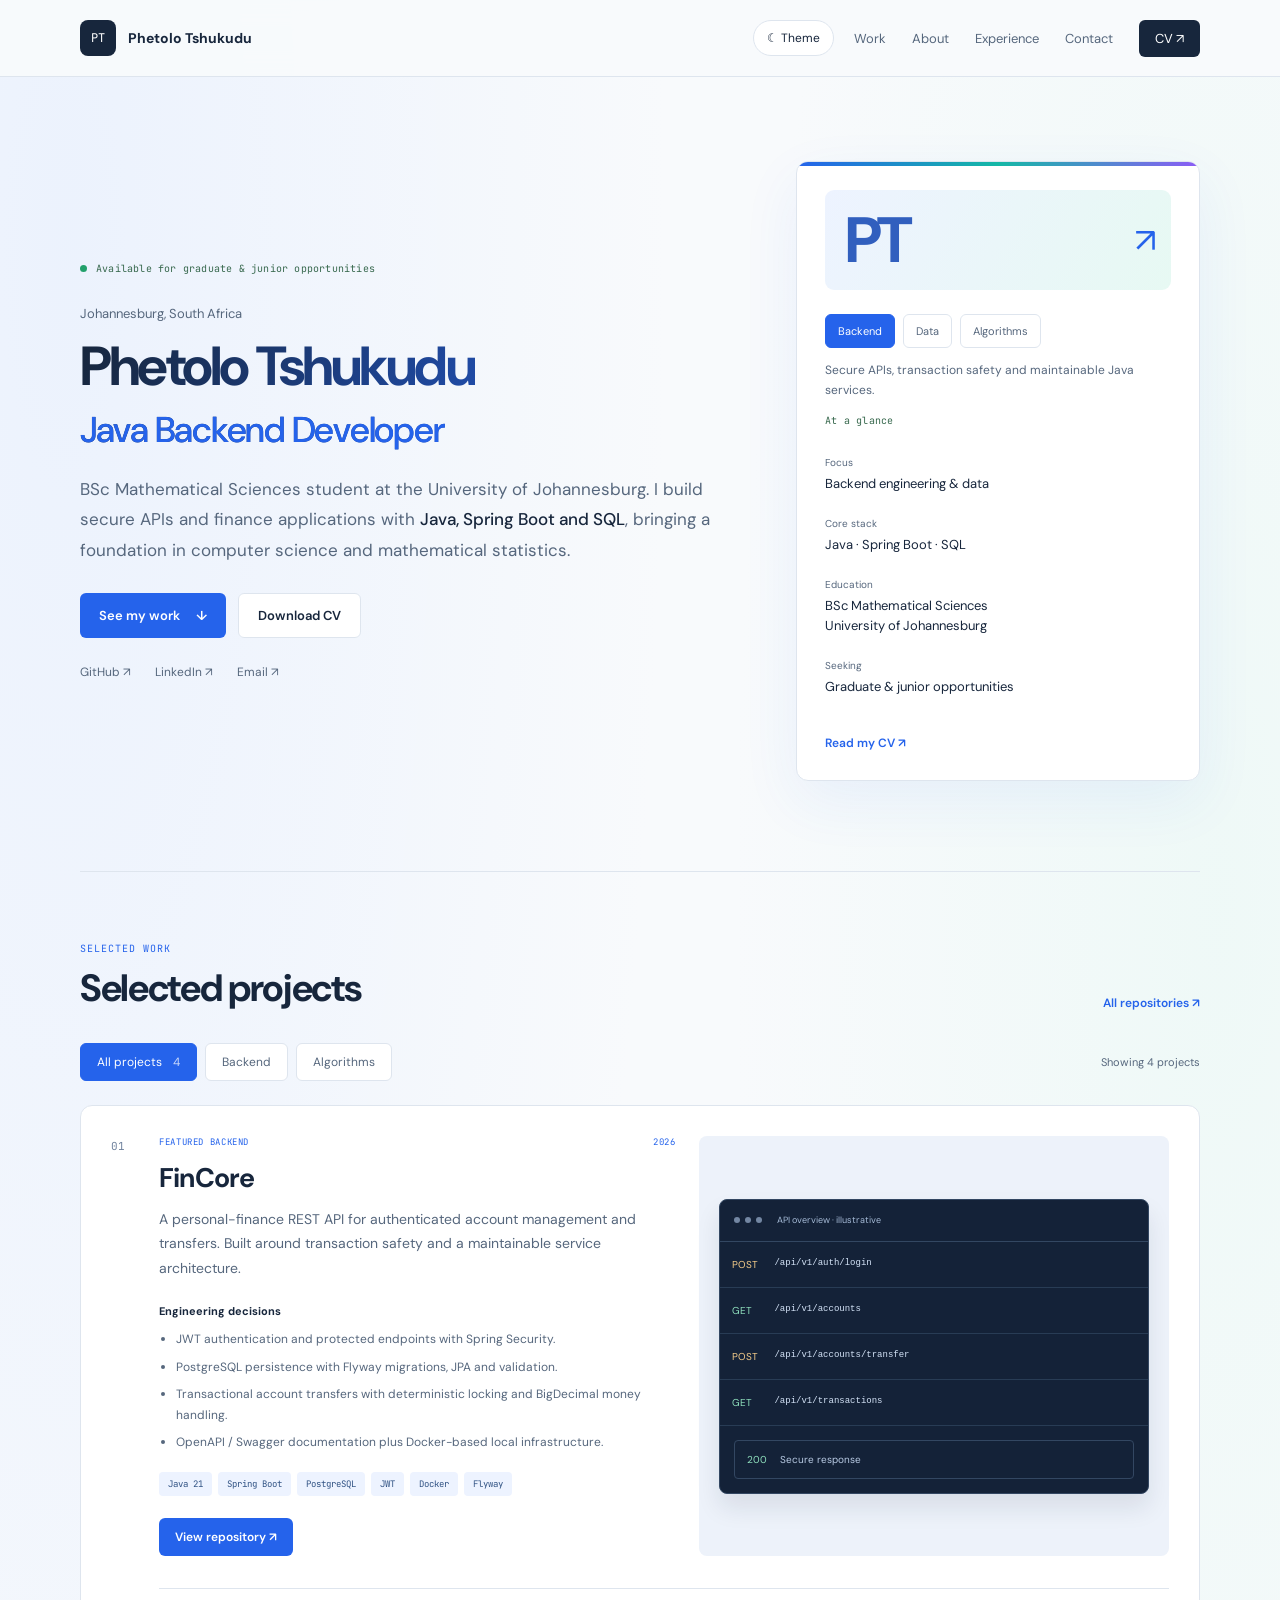
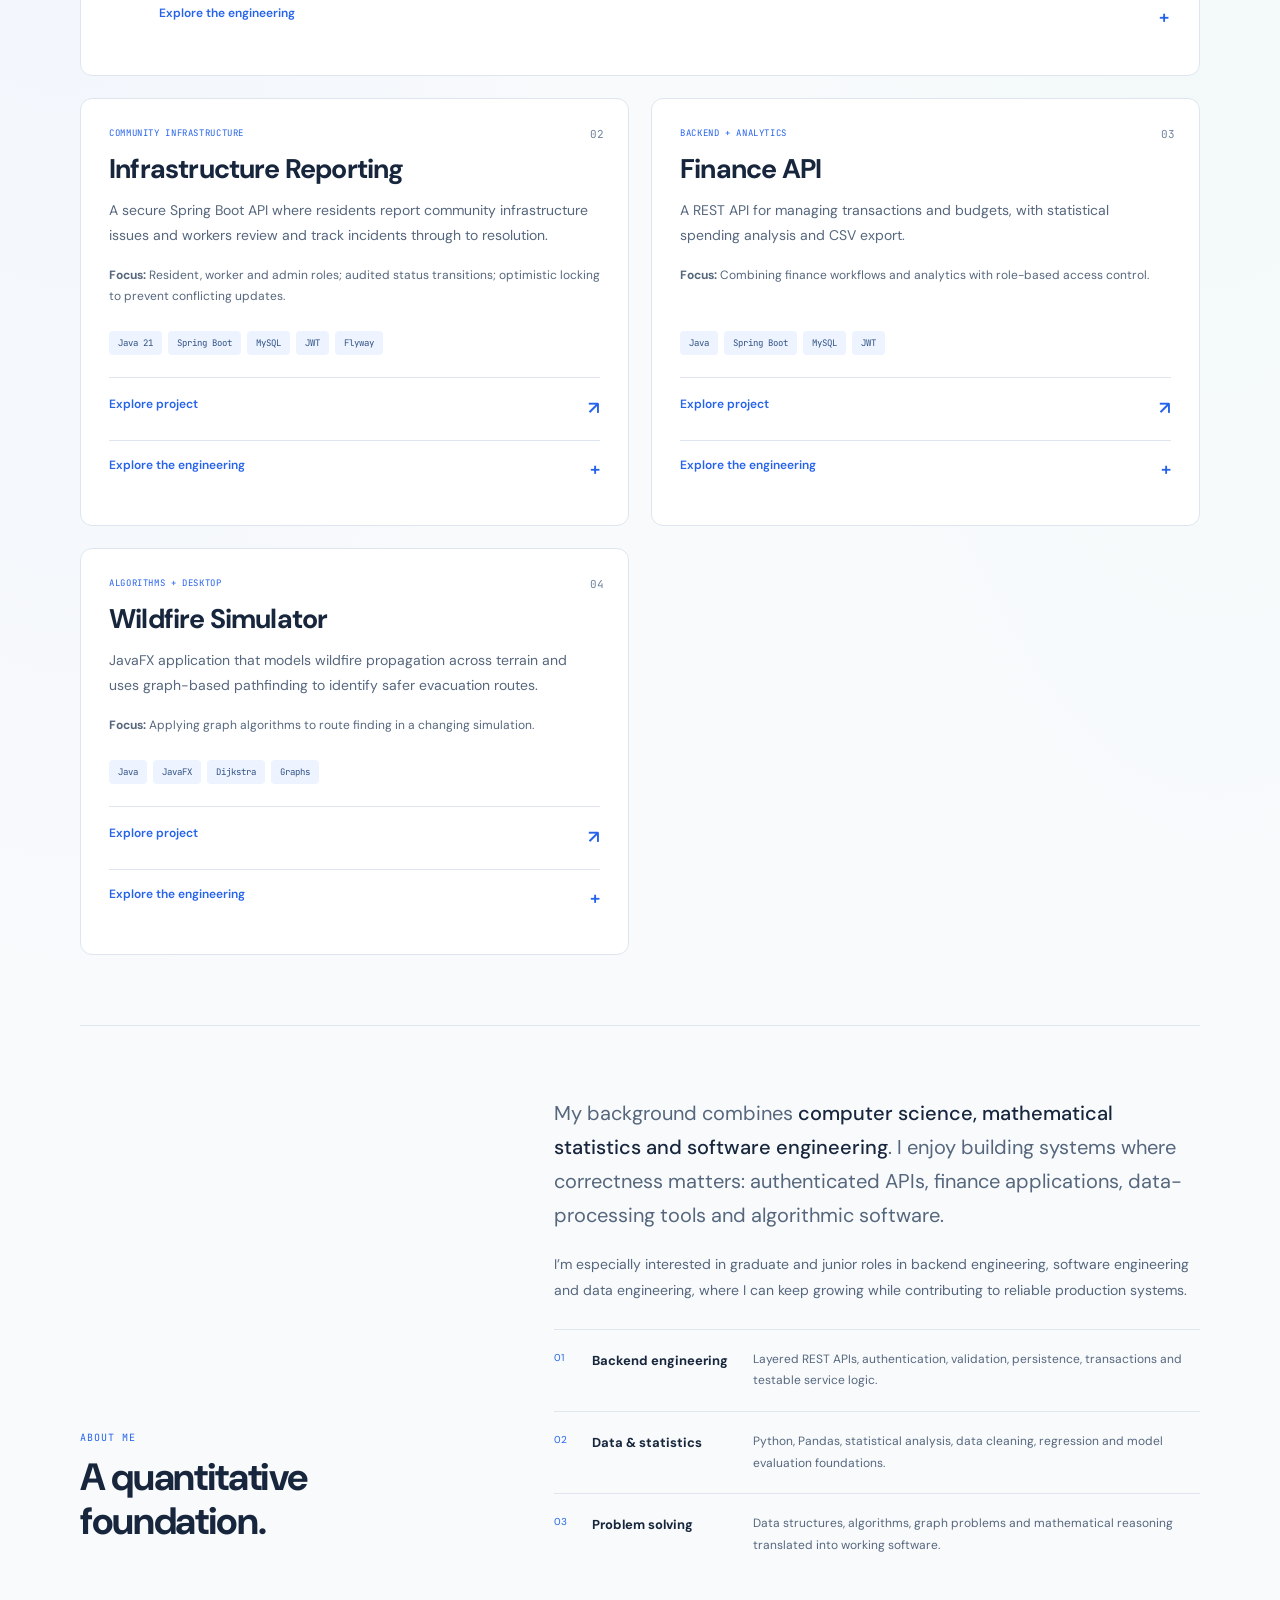
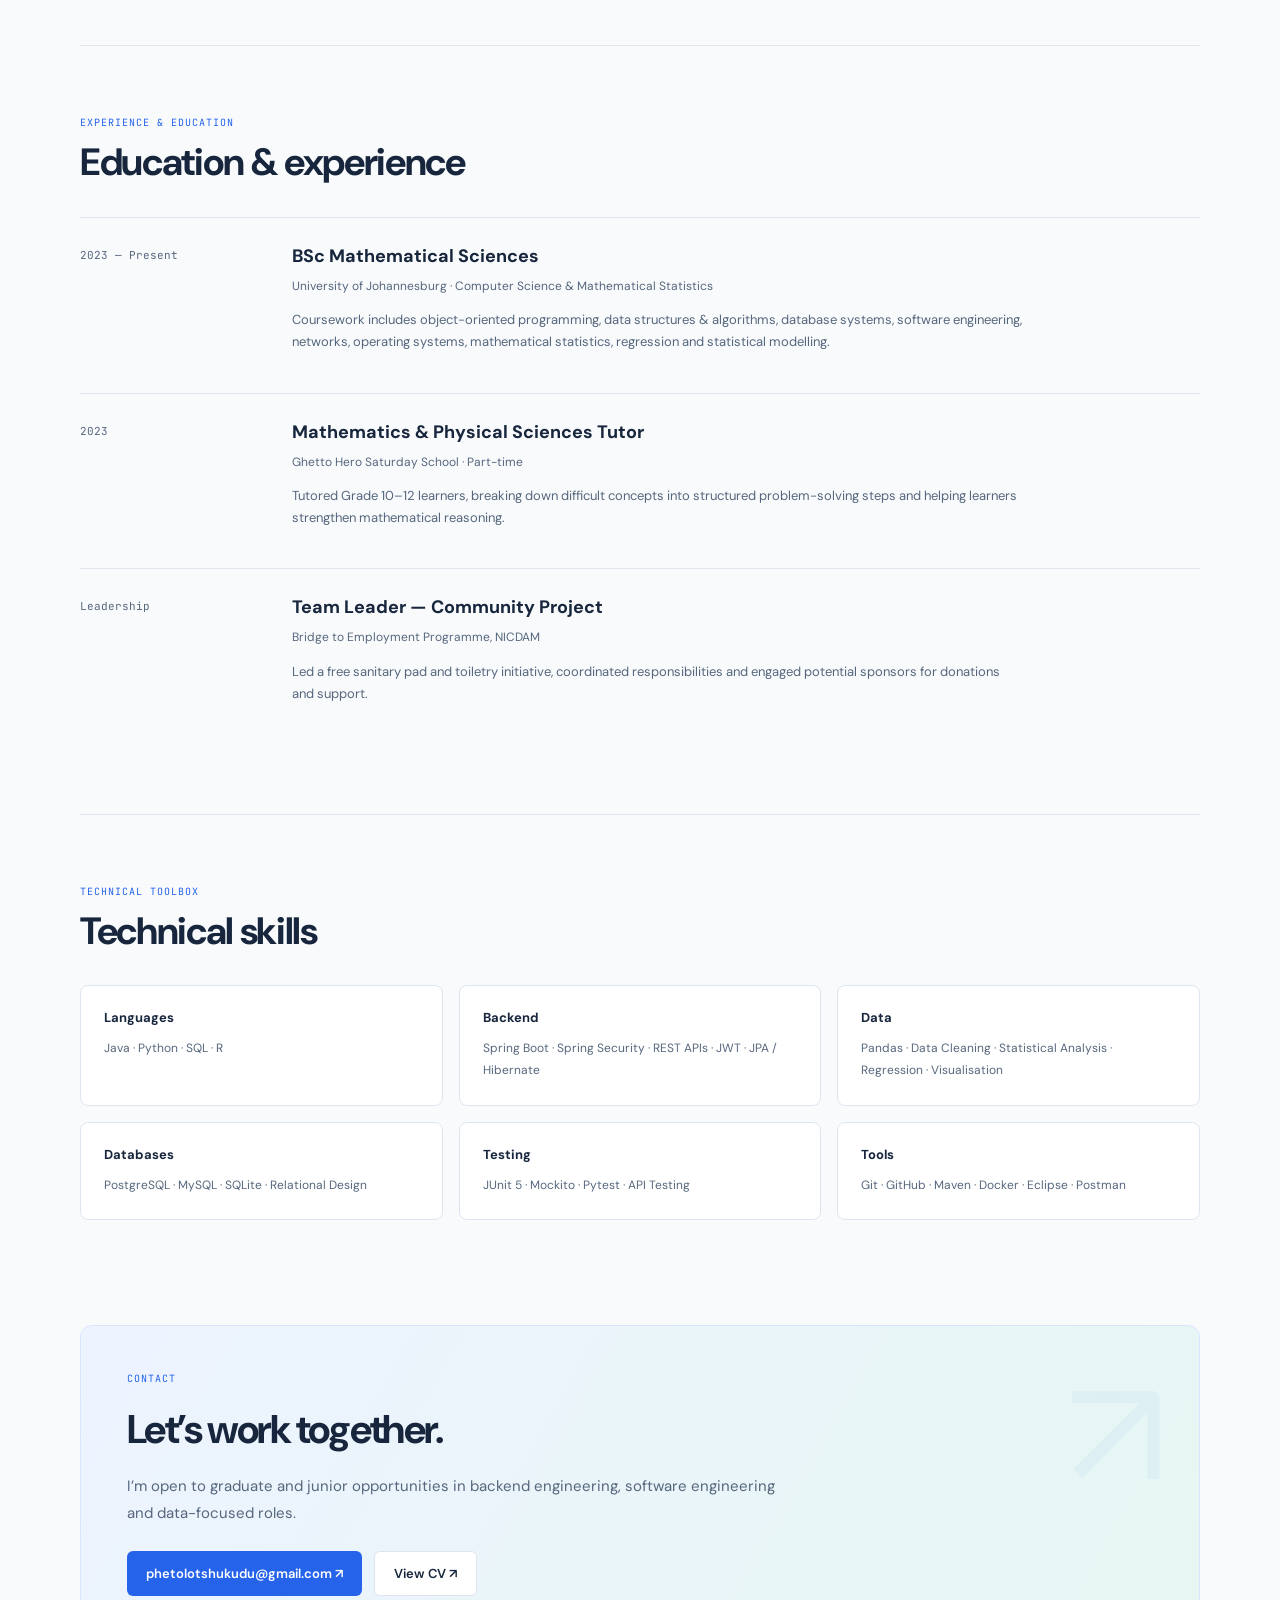
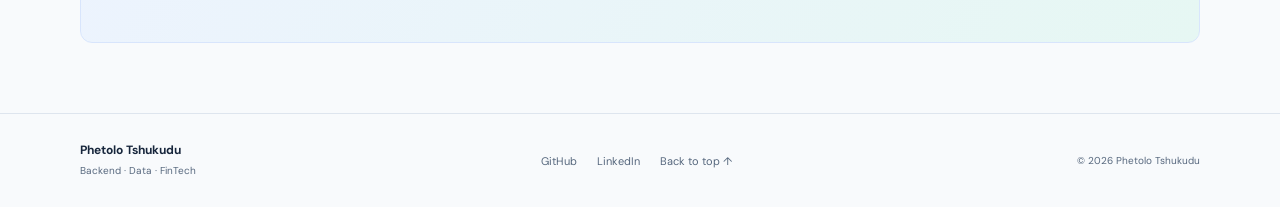
==== commit bfa8c9e0: "Refresh interactive portfolio and add infrastructure reporting to CV" ====
--- a/index.html
+++ b/index.html
@@ -4,7 +4,7 @@
   <meta charset="utf-8">
   <meta name="viewport" content="width=device-width, initial-scale=1">
   <meta name="description" content="Portfolio of Phetolo Tshukudu — backend developer and data-focused Mathematical Sciences student building secure APIs, financial systems and algorithmic applications.">
-  <meta name="theme-color" content="#0b1020">
+  <meta name="theme-color" content="#f8fafc">
   <meta property="og:title" content="Phetolo Tshukudu — Backend & Data Portfolio">
   <meta property="og:description" content="Secure APIs, financial systems, data analysis and algorithmic applications.">
   <meta property="og:type" content="website">
@@ -21,13 +21,13 @@
   <header class="site-header">
     <div class="shell nav-wrap">
       <a class="brand" href="#top" aria-label="Phetolo Tshukudu home"><span>PT</span><b>Phetolo Tshukudu</b></a>
-      <button class="nav-toggle" aria-label="Open navigation" aria-expanded="false">Menu</button>
-      <nav class="nav" aria-label="Primary navigation">
+      <button class="theme-toggle" type="button" aria-label="Switch to dark theme" aria-pressed="false">☾ <span>Theme</span></button><button class="nav-toggle" aria-label="Toggle navigation" aria-controls="primary-nav" aria-expanded="false">Menu</button>
+      <nav id="primary-nav" class="nav" aria-label="Primary navigation">
         <a href="#work">Work</a>
         <a href="#about">About</a>
         <a href="#experience">Experience</a>
         <a href="#contact">Contact</a>
-        <a class="nav-cta" href="assets/Phetolo-Tshukudu-CV.pdf" target="_blank" rel="noopener">CV ↗</a>
+        <a class="nav-cta" href="assets/Phetolo_Tshukudu_CV.pdf" target="_blank" rel="noopener">CV ↗</a>
       </nav>
     </div>
   </header>
@@ -36,11 +36,12 @@
     <section class="hero shell" id="top">
       <div class="hero-copy reveal">
         <p class="eyebrow"><span class="status-dot"></span> Available for graduate & junior opportunities</p>
-        <h1>I build reliable backend systems and data-driven software.</h1>
-        <p class="lede">I’m <strong>Phetolo Tshukudu</strong>, a final-year BSc Mathematical Sciences student at the University of Johannesburg, focused on backend engineering, financial technology and practical data systems.</p>
+        <p class="hero-intro">Johannesburg, South Africa</p>
+        <h1>Phetolo Tshukudu<span>Java Backend Developer</span></h1>
+        <p class="lede">BSc Mathematical Sciences student at the University of Johannesburg. I build secure APIs and finance applications with <strong>Java, Spring Boot and SQL</strong>, bringing a foundation in computer science and mathematical statistics.</p>
         <div class="hero-actions">
           <a class="button primary" href="#work">See my work <span>↓</span></a>
-          <a class="button ghost" href="assets/Phetolo-Tshukudu-CV.pdf" download>Download CV</a>
+          <a class="button ghost" href="assets/Phetolo_Tshukudu_CV.pdf" download>Download CV</a>
         </div>
         <div class="quick-links" aria-label="Profile links">
           <a href="https://github.com/phetolo-tshukudu" target="_blank" rel="noopener">GitHub ↗</a>
@@ -49,51 +50,32 @@
         </div>
       </div>
 
-      <aside class="hero-panel reveal" aria-label="Developer profile summary">
-        <div class="terminal-top"><span></span><span></span><span></span><small>profile.json</small></div>
-        <pre><code>{
-  <i>"role"</i>: <b>"Backend Developer"</b>,
-  <i>"focus"</i>: [
-    <b>"APIs"</b>,
-    <b>"FinTech"</b>,
-    <b>"Data"</b>
-  ],
-  <i>"stack"</i>: [
-    <b>"Java"</b>, <b>"Spring Boot"</b>,
-    <b>"Python"</b>, <b>"SQL"</b>
-  ],
-  <i>"location"</i>: <b>"Johannesburg, ZA"</b>
-}</code></pre>
-        <div class="panel-stats">
-          <div><strong>Java</strong><span>Backend</span></div>
-          <div><strong>Python</strong><span>Data</span></div>
-          <div><strong>SQL</strong><span>Databases</span></div>
-        </div>
+      <aside class="profile-card" aria-label="At a glance">
+        <div class="profile-monogram" aria-hidden="true">PT<span>↗</span></div><div class="focus-switch" aria-label="Explore my focus"><button type="button" class="selected" data-focus="backend" aria-pressed="true">Backend</button><button type="button" data-focus="data" aria-pressed="false">Data</button><button type="button" data-focus="algorithms" aria-pressed="false">Algorithms</button></div><p class="focus-description" aria-live="polite">Secure APIs, transaction safety and maintainable Java services.</p>
+        <p class="eyebrow">At a glance</p>
+        <dl><div><dt>Focus</dt><dd>Backend engineering &amp; data</dd></div><div><dt>Core stack</dt><dd>Java · Spring Boot · SQL</dd></div><div><dt>Education</dt><dd>BSc Mathematical Sciences<br>University of Johannesburg</dd></div><div><dt>Seeking</dt><dd>Graduate &amp; junior opportunities</dd></div></dl>
+        <a class="text-link" href="assets/Phetolo_Tshukudu_CV.pdf" target="_blank" rel="noopener">Read my CV ↗</a>
       </aside>
     </section>
 
-    <section class="ticker" aria-label="Technology stack">
-      <div class="ticker-track">
-        <span>JAVA</span><span>SPRING BOOT</span><span>SPRING SECURITY</span><span>REST APIS</span><span>JWT</span><span>POSTGRESQL</span><span>MYSQL</span><span>PYTHON</span><span>PANDAS</span><span>JUNIT</span><span>PYTEST</span><span>DOCKER</span><span>GIT</span>
-      </div>
-    </section>
+
 
     <section class="section shell" id="work">
       <div class="section-heading reveal">
         <div>
           <p class="eyebrow">Selected work</p>
-          <h2>Projects that show how I think.</h2>
+          <h2>Selected projects</h2>
         </div>
         <a class="text-link" href="https://github.com/phetolo-tshukudu?tab=repositories" target="_blank" rel="noopener">All repositories ↗</a>
       </div>
 
-      <article class="project feature reveal">
+      <div class="project-filters" role="group" aria-label="Filter projects"><button type="button" class="selected" data-filter="all" aria-pressed="true">All projects <span>4</span></button><button type="button" data-filter="backend" aria-pressed="false">Backend</button><button type="button" data-filter="algorithms" aria-pressed="false">Algorithms</button><p class="filter-status" aria-live="polite">Showing 4 projects</p></div><article class="project feature reveal" data-category="backend">
         <div class="project-number">01</div>
         <div class="project-main">
           <div class="project-kicker"><span>Featured backend</span><span>2026</span></div>
           <h3>FinCore</h3>
-          <p>A production-oriented personal-finance REST API built around secure authentication, transactional account operations and a maintainable service architecture.</p>
-          <ul class="project-points">
+          <p>A personal-finance REST API for authenticated account management and transfers. Built around transaction safety and a maintainable service architecture.</p>
+          <p class="detail-label">Engineering decisions</p><ul class="project-points">
             <li>JWT authentication and protected endpoints with Spring Security.</li>
             <li>PostgreSQL persistence with Flyway migrations, JPA and validation.</li>
             <li>Transactional account transfers with deterministic locking and BigDecimal money handling.</li>
@@ -104,7 +86,7 @@
         </div>
         <div class="project-visual api-visual" aria-hidden="true">
           <div class="mini-window">
-            <div class="mini-bar"><span></span><span></span><span></span></div>
+            <div class="mini-bar"><span></span><span></span><span></span><small>API overview · illustrative</small></div>
             <div class="endpoint"><em>POST</em><code>/api/v1/auth/login</code></div>
             <div class="endpoint"><em class="get">GET</em><code>/api/v1/accounts</code></div>
             <div class="endpoint"><em>POST</em><code>/api/v1/accounts/transfer</code></div>
@@ -112,44 +94,38 @@
             <div class="response"><span>200</span> Secure response</div>
           </div>
         </div>
-      </article>
+      <details class="project-notes"><summary>Explore the engineering <span>+</span></summary><p>Account transfers bring correctness challenges: precise money representation, concurrent updates and consistent database state. This project uses BigDecimal, transactional service operations and deterministic locking to address those concerns.</p></details></article>
 
       <div class="project-grid">
-        <article class="project card reveal">
+        <article class="project card reveal" data-category="backend">
           <div class="project-number">02</div>
+          <div class="project-kicker"><span>Community infrastructure</span></div>
+          <h3>Infrastructure Reporting</h3>
+          <p>A secure Spring Boot API where residents report community infrastructure issues and workers review and track incidents through to resolution.</p>
+          <p class="project-detail"><strong>Focus:</strong> Resident, worker and admin roles; audited status transitions; optimistic locking to prevent conflicting updates.</p>
+          <div class="tags"><span>Java 21</span><span>Spring Boot</span><span>MySQL</span><span>JWT</span><span>Flyway</span></div>
+          <a class="card-link" href="https://github.com/phetolo-tshukudu/infrastructure-reporting" target="_blank" rel="noopener">Explore project <span>↗</span></a>
+          <details class="project-notes"><summary>Explore the engineering <span>+</span></summary><p>Residents submit incidents with a category, description and coordinates. Workers and admins advance reports from reported to verified, in progress and resolved. Each change records its author and timestamp; optimistic locking rejects conflicting updates. The API also provides paginated filtering and incident analytics.</p></details>
+        </article>
+
+        <article class="project card reveal" data-category="backend">
+          <div class="project-number">03</div>
           <div class="project-kicker"><span>Backend + analytics</span></div>
           <h3>Finance API</h3>
-          <p>RESTful personal-finance backend with transaction and budget management, statistical spending analysis, CSV export and role-based security.</p>
-          <div class="tags"><span>Java</span><span>Spring Boot</span><span>MySQL</span><span>JWT</span></div>
+          <p>A REST API for managing transactions and budgets, with statistical spending analysis and CSV export.</p>
+          <p class="project-detail"><strong>Focus:</strong> Combining finance workflows and analytics with role-based access control.</p><div class="tags"><span>Java</span><span>Spring Boot</span><span>MySQL</span><span>JWT</span></div>
           <a class="card-link" href="https://github.com/phetolo-tshukudu/finance-api" target="_blank" rel="noopener">Explore project <span>↗</span></a>
-        </article>
-
-        <article class="project card reveal">
-          <div class="project-number">03</div>
+        <details class="project-notes"><summary>Explore the engineering <span>+</span></summary><p>The project connects transaction and budget management with spending analysis. CSV export makes the data reusable, while role-based access control protects finance workflows.</p></details></article>
+
+        <article class="project card reveal" data-category="algorithms">
+          <div class="project-number">04</div>
           <div class="project-kicker"><span>Algorithms + desktop</span></div>
           <h3>Wildfire Simulator</h3>
           <p>JavaFX application that models wildfire propagation across terrain and uses graph-based pathfinding to identify safer evacuation routes.</p>
-          <div class="tags"><span>Java</span><span>JavaFX</span><span>Dijkstra</span><span>Graphs</span></div>
+          <p class="project-detail"><strong>Focus:</strong> Applying graph algorithms to route finding in a changing simulation.</p><div class="tags"><span>Java</span><span>JavaFX</span><span>Dijkstra</span><span>Graphs</span></div>
           <a class="card-link" href="https://github.com/phetolo-tshukudu/Wildfire-Simulator" target="_blank" rel="noopener">Explore project <span>↗</span></a>
-        </article>
-
-        <article class="project card reveal">
-          <div class="project-number">04</div>
-          <div class="project-kicker"><span>Desktop application</span></div>
-          <h3>Personal Knowledge Manager</h3>
-          <p>A JavaFX desktop application for creating, editing and persisting notes, built as a practical exercise in application structure and local data persistence.</p>
-          <div class="tags"><span>Java</span><span>JavaFX</span><span>Desktop</span><span>Persistence</span></div>
-          <a class="card-link" href="https://github.com/phetolo-tshukudu/personal-knowledge-manager" target="_blank" rel="noopener">Explore project <span>↗</span></a>
-        </article>
-
-        <article class="project card reveal">
-          <div class="project-number">05</div>
-          <div class="project-kicker"><span>Financial systems</span></div>
-          <h3>PersonalFinance</h3>
-          <p>A Java personal-finance project that became the foundation for later backend work, showing the progression from application logic toward production-ready API design.</p>
-          <div class="tags"><span>Java</span><span>Finance</span><span>Backend</span></div>
-          <a class="card-link" href="https://github.com/phetolo-tshukudu/PersonalFinance" target="_blank" rel="noopener">Explore project <span>↗</span></a>
-        </article>
+        <details class="project-notes"><summary>Explore the engineering <span>+</span></summary><p>The application combines a terrain-based wildfire model with graph-based route finding. Dijkstra’s algorithm provides a practical connection between mathematical reasoning and an interactive JavaFX application.</p></details></article>
+
       </div>
     </section>
 
@@ -157,7 +133,7 @@
       <div class="section-heading sticky-heading reveal">
         <div>
           <p class="eyebrow">About me</p>
-          <h2>Software engineering with a quantitative foundation.</h2>
+          <h2>A quantitative foundation.</h2>
         </div>
       </div>
       <div class="about-copy reveal">
@@ -174,7 +150,7 @@
 
     <section class="section shell" id="experience">
       <div class="section-heading reveal">
-        <div><p class="eyebrow">Experience & education</p><h2>Built through study, projects and community work.</h2></div>
+        <div><p class="eyebrow">Experience & education</p><h2>Education &amp; experience</h2></div>
       </div>
       <div class="timeline">
         <article class="timeline-item reveal">
@@ -193,7 +169,7 @@
     </section>
 
     <section class="section shell stack-section">
-      <div class="section-heading reveal"><div><p class="eyebrow">Technical toolbox</p><h2>Tools I use to ship.</h2></div></div>
+      <div class="section-heading reveal"><div><p class="eyebrow">Technical toolbox</p><h2>Technical skills</h2></div></div>
       <div class="stack-grid reveal">
         <div><h3>Languages</h3><p>Java · Python · SQL · R</p></div>
         <div><h3>Backend</h3><p>Spring Boot · Spring Security · REST APIs · JWT · JPA / Hibernate</p></div>
@@ -206,18 +182,18 @@
 
     <section class="contact-section" id="contact">
       <div class="shell contact-card reveal">
-        <p class="eyebrow">Let’s build something useful.</p>
-        <h2>Looking for a junior developer with strong analytical foundations?</h2>
+        <p class="eyebrow">Contact</p>
+        <h2>Let’s work together.</h2>
         <p>I’m open to graduate and junior opportunities in backend engineering, software engineering and data-focused roles.</p>
         <div class="hero-actions">
-          <a class="button primary light" href="mailto:phetolotshukudu@gmail.com">Email me ↗</a>
-          <a class="button ghost light" href="assets/Phetolo-Tshukudu-CV.pdf" target="_blank" rel="noopener">View CV ↗</a>
+          <a class="button primary light" href="mailto:phetolotshukudu@gmail.com">phetolotshukudu@gmail.com ↗</a>
+          <a class="button ghost light" href="assets/Phetolo_Tshukudu_CV.pdf" target="_blank" rel="noopener">View CV ↗</a>
         </div>
       </div>
     </section>
   </main>
 
-  <footer class="footer">
+  <button class="back-top" type="button" aria-label="Back to top">↑</button><div class="scroll-progress" aria-hidden="true"></div><footer class="footer">
     <div class="shell footer-inner">
       <div><strong>Phetolo Tshukudu</strong><span>Backend · Data · FinTech</span></div>
       <div class="footer-links"><a href="https://github.com/phetolo-tshukudu" target="_blank" rel="noopener">GitHub</a><a href="https://linkedin.com/in/phetolo-tshukudu-96a8a8249" target="_blank" rel="noopener">LinkedIn</a><a href="#top">Back to top ↑</a></div>
--- a/styles.css
+++ b/styles.css
@@ -1,46 +1,20 @@
-:root{
-  --bg:#f5f7fb;
-  --paper:#ffffff;
-  --ink:#0e1628;
-  --muted:#647087;
-  --line:#dce2ec;
-  --navy:#0b1020;
-  --blue:#5a7dff;
-  --cyan:#44d3c7;
-  --lime:#b8f36b;
-  --shadow:0 20px 50px rgba(15,24,42,.09);
-}
-*{box-sizing:border-box}
-html{scroll-behavior:smooth}
-body{margin:0;background:var(--bg);color:var(--ink);font-family:"DM Sans",sans-serif;-webkit-font-smoothing:antialiased}
-a{color:inherit}
-button{font:inherit}
-::selection{background:var(--lime);color:var(--navy)}
-.shell{width:min(1180px,calc(100% - 48px));margin-inline:auto}
-.skip-link{position:fixed;left:16px;top:-60px;z-index:999;background:var(--navy);color:#fff;padding:12px 18px;border-radius:8px}.skip-link:focus{top:16px}
-.site-header{position:sticky;top:0;z-index:100;background:rgba(245,247,251,.82);backdrop-filter:blur(16px);border-bottom:1px solid rgba(220,226,236,.72)}
-.nav-wrap{height:74px;display:flex;align-items:center;justify-content:space-between;gap:24px}
-.brand{display:flex;align-items:center;gap:12px;text-decoration:none;font-size:15px}.brand span{display:grid;place-items:center;width:38px;height:38px;border-radius:12px;background:var(--navy);color:#fff;font-family:"JetBrains Mono",monospace;font-size:12px}.brand b{font-weight:700}
-.nav{display:flex;align-items:center;gap:30px;font-size:14px}.nav a{text-decoration:none;color:#465169}.nav a:hover{color:var(--ink)}.nav .nav-cta{padding:10px 15px;border:1px solid var(--navy);border-radius:999px;color:var(--navy);font-weight:700}
-.nav-toggle{display:none;border:1px solid var(--line);background:var(--paper);border-radius:10px;padding:9px 12px;color:var(--ink)}
-.hero{min-height:760px;display:grid;grid-template-columns:minmax(0,1.2fr) minmax(340px,.8fr);gap:70px;align-items:center;padding-block:96px 80px}
-.eyebrow{text-transform:uppercase;letter-spacing:.13em;font-family:"JetBrains Mono",monospace;font-size:11px;font-weight:600;color:#50617e;margin:0 0 18px}.status-dot{display:inline-block;width:8px;height:8px;background:var(--cyan);border-radius:50%;margin-right:8px;box-shadow:0 0 0 5px rgba(68,211,199,.14)}
-.hero h1,.section h2,.contact-card h2{font-size:clamp(44px,6.4vw,82px);line-height:.98;letter-spacing:-.055em;margin:0;font-weight:700;max-width:880px}.hero h1{font-size:clamp(48px,6vw,76px)}
-.lede{font-size:20px;line-height:1.62;color:var(--muted);max-width:760px;margin:28px 0 32px}.lede strong{color:var(--ink)}
-.hero-actions{display:flex;flex-wrap:wrap;gap:12px}.button{display:inline-flex;align-items:center;justify-content:center;gap:12px;padding:14px 19px;border-radius:12px;text-decoration:none;font-weight:700;font-size:14px;transition:transform .18s ease,box-shadow .18s ease,background .18s ease}.button:hover{transform:translateY(-2px)}.button.primary{background:var(--navy);color:#fff;box-shadow:0 12px 26px rgba(11,16,32,.14)}.button.ghost{border:1px solid var(--line);background:rgba(255,255,255,.72)}.button.small{padding:11px 15px;font-size:13px}.button.light.primary{background:#fff;color:var(--navy)}.button.light.ghost{border-color:rgba(255,255,255,.22);background:rgba(255,255,255,.06);color:#fff}
-.quick-links{display:flex;gap:22px;flex-wrap:wrap;margin-top:30px;font-size:13px}.quick-links a{text-decoration:none;color:#516079;border-bottom:1px solid transparent}.quick-links a:hover{border-color:#516079}
-.hero-panel{border-radius:24px;background:var(--navy);color:#dfe7ff;box-shadow:var(--shadow);overflow:hidden;transform:rotate(1deg)}.terminal-top{height:54px;border-bottom:1px solid #26304a;display:flex;align-items:center;gap:7px;padding:0 18px}.terminal-top span{width:9px;height:9px;border-radius:50%;background:#3b455d}.terminal-top small{margin-left:9px;color:#7987a6;font-family:"JetBrains Mono",monospace}.hero-panel pre{margin:0;padding:30px 28px 26px;min-height:320px;font-family:"JetBrains Mono",monospace;font-size:14px;line-height:1.9;overflow:auto}.hero-panel i{color:#7d8ba8;font-style:normal}.hero-panel b{color:#b8f36b;font-weight:500}.panel-stats{display:grid;grid-template-columns:repeat(3,1fr);border-top:1px solid #26304a}.panel-stats div{padding:20px 16px;border-right:1px solid #26304a}.panel-stats div:last-child{border-right:0}.panel-stats strong,.panel-stats span{display:block}.panel-stats strong{font-size:13px;color:#fff}.panel-stats span{font-size:11px;color:#75829c;margin-top:5px}
-.ticker{border-block:1px solid var(--line);background:var(--paper);overflow:hidden}.ticker-track{min-width:max-content;display:flex;justify-content:center;gap:34px;padding:16px 24px;color:#66738c;font-family:"JetBrains Mono",monospace;font-size:11px;letter-spacing:.08em}.ticker-track span::before{content:"+";color:var(--blue);margin-right:34px}.ticker-track span:first-child::before{display:none}
-.section{padding-block:110px}.section-heading{display:flex;align-items:end;justify-content:space-between;gap:28px;margin-bottom:52px}.section-heading h2{font-size:clamp(40px,5vw,64px);max-width:790px}.text-link,.card-link{font-weight:700;text-decoration:none;color:#35486d;white-space:nowrap}.text-link:hover,.card-link:hover{color:var(--blue)}
-.project{position:relative}.project.feature{display:grid;grid-template-columns:72px minmax(0,1fr) minmax(320px,.72fr);gap:32px;background:var(--paper);border:1px solid var(--line);border-radius:24px;padding:32px;box-shadow:0 14px 36px rgba(14,22,40,.06);margin-bottom:26px;overflow:hidden}.project-number{font-family:"JetBrains Mono",monospace;font-size:12px;color:#8090ab;padding-top:5px}.project-kicker{display:flex;justify-content:space-between;gap:18px;text-transform:uppercase;letter-spacing:.11em;font-family:"JetBrains Mono",monospace;font-size:10px;color:#71809b}.project h3{font-size:32px;letter-spacing:-.035em;margin:12px 0 14px}.project p{color:var(--muted);line-height:1.7;margin:0}.project-points{padding:0;margin:22px 0 0;list-style:none;color:#44516a}.project-points li{position:relative;padding-left:20px;margin:10px 0;line-height:1.55}.project-points li::before{content:"↳";position:absolute;left:0;color:var(--blue)}.tags{display:flex;flex-wrap:wrap;gap:8px;margin-top:24px}.tags span{font-family:"JetBrains Mono",monospace;font-size:10px;border:1px solid var(--line);border-radius:999px;padding:7px 9px;background:#f8faff;color:#51617d}.project-actions{margin-top:24px}
-.project-visual{border-radius:18px;background:linear-gradient(145deg,#0d1428,#141f3f);min-height:360px;display:grid;place-items:center;padding:28px}.mini-window{width:100%;background:#0a1020;border:1px solid #293455;border-radius:14px;overflow:hidden;box-shadow:0 30px 70px rgba(0,0,0,.28)}.mini-bar{height:42px;display:flex;align-items:center;gap:6px;padding:0 13px;border-bottom:1px solid #222c48}.mini-bar span{width:8px;height:8px;border-radius:50%;background:#47516a}.endpoint{display:flex;gap:12px;align-items:center;padding:14px;border-bottom:1px solid #182139;font-size:11px}.endpoint em{width:42px;color:#ffcb72;font-style:normal;font-family:"JetBrains Mono",monospace}.endpoint em.get{color:#7ee7d3}.endpoint code{color:#b7c2db}.response{margin:16px;border:1px solid #24304e;border-radius:10px;padding:14px;color:#8492ad;font-size:11px}.response span{color:var(--lime);font-family:"JetBrains Mono",monospace;margin-right:10px}
-.project-grid{display:grid;grid-template-columns:repeat(2,minmax(0,1fr));gap:26px}.project.card{background:var(--paper);border:1px solid var(--line);border-radius:22px;padding:28px;min-height:360px;display:flex;flex-direction:column}.project.card h3{font-size:28px}.project.card .project-number{position:absolute;right:26px;top:24px}.project.card .tags{margin-top:auto;padding-top:28px}.card-link{display:flex;justify-content:space-between;align-items:center;margin-top:22px;padding-top:18px;border-top:1px solid var(--line);font-size:13px}.card-link span{font-size:18px}
-.split{display:grid;grid-template-columns:.9fr 1.1fr;gap:90px;border-top:1px solid var(--line)}.sticky-heading{display:block;margin:0}.sticky-heading>div{position:sticky;top:110px}.about-copy{font-size:17px;line-height:1.78;color:var(--muted)}.large-copy{font-size:26px;line-height:1.48;letter-spacing:-.02em;color:#46536b;margin-top:0}.large-copy strong{color:var(--ink)}.capabilities{margin-top:46px}.capabilities>div{display:grid;grid-template-columns:48px 190px 1fr;gap:20px;padding:24px 0;border-top:1px solid var(--line)}.capabilities span{font-family:"JetBrains Mono",monospace;font-size:11px;color:#8390a6}.capabilities h3{font-size:17px;margin:0;color:var(--ink)}.capabilities p{margin:0;font-size:14px}
-.timeline{border-top:1px solid var(--line)}.timeline-item{display:grid;grid-template-columns:220px 1fr;gap:40px;padding:34px 0;border-bottom:1px solid var(--line)}.timeline-date{font-family:"JetBrains Mono",monospace;color:#71809a;font-size:12px;padding-top:5px}.timeline h3{font-size:22px;margin:0 0 6px}.timeline p{max-width:800px;line-height:1.65;color:#5f6d85}.timeline .muted{font-size:13px;color:#7b889f;margin:0 0 12px}
-.stack-section{border-top:1px solid var(--line)}.stack-grid{display:grid;grid-template-columns:repeat(3,1fr);border:1px solid var(--line);border-radius:20px;overflow:hidden;background:var(--paper)}.stack-grid>div{padding:27px;min-height:160px;border-right:1px solid var(--line);border-bottom:1px solid var(--line)}.stack-grid>div:nth-child(3n){border-right:0}.stack-grid>div:nth-last-child(-n+3){border-bottom:0}.stack-grid h3{font-size:15px;margin:0 0 18px}.stack-grid p{font-size:14px;line-height:1.7;color:var(--muted);margin:0}
-.contact-section{padding:40px 0 100px}.contact-card{background:var(--navy);color:#fff;border-radius:28px;padding:70px;position:relative;overflow:hidden}.contact-card::after{content:"";position:absolute;width:300px;height:300px;border-radius:50%;background:radial-gradient(circle,var(--blue),transparent 68%);opacity:.22;right:-70px;top:-90px}.contact-card .eyebrow{color:#9eacd0}.contact-card h2{font-size:clamp(42px,5vw,68px);max-width:940px;position:relative;z-index:1}.contact-card>p:not(.eyebrow){color:#aeb9d2;font-size:18px;max-width:700px;line-height:1.65;margin:24px 0 30px}.contact-card .hero-actions{position:relative;z-index:2}
-.footer{background:#070b14;color:#bec8dc;padding:34px 0}.footer-inner{display:grid;grid-template-columns:1fr auto auto;gap:30px;align-items:center}.footer strong,.footer span{display:block}.footer strong{color:#fff;font-size:13px}.footer span,.footer small{font-size:11px;color:#6f7d98;margin-top:5px}.footer-links{display:flex;gap:20px}.footer-links a{font-size:12px;text-decoration:none;color:#aab6ce}.footer-links a:hover{color:#fff}
-.reveal{opacity:0;transform:translateY(20px);transition:opacity .65s ease,transform .65s ease}.reveal.visible{opacity:1;transform:none}
-@media (prefers-reduced-motion:reduce){html{scroll-behavior:auto}.reveal{opacity:1;transform:none;transition:none}.button{transition:none}}
-@media (max-width:940px){.hero{grid-template-columns:1fr;min-height:auto;gap:48px;padding-block:76px}.hero-panel{max-width:620px;transform:none}.project.feature{grid-template-columns:48px 1fr}.project-visual{grid-column:2}.split{grid-template-columns:1fr;gap:46px}.sticky-heading>div{position:static}.stack-grid{grid-template-columns:repeat(2,1fr)}.stack-grid>div{border-right:1px solid var(--line)!important;border-bottom:1px solid var(--line)!important}.stack-grid>div:nth-child(2n){border-right:0!important}.stack-grid>div:nth-last-child(-n+2){border-bottom:0!important}.footer-inner{grid-template-columns:1fr auto}.footer small{grid-column:1/-1}}
-@media (max-width:720px){.shell{width:min(100% - 30px,1180px)}.nav-toggle{display:block}.nav{display:none;position:absolute;top:66px;left:15px;right:15px;padding:18px;background:var(--paper);border:1px solid var(--line);border-radius:16px;box-shadow:var(--shadow);flex-direction:column;align-items:stretch;gap:4px}.nav.open{display:flex}.nav a{padding:11px 10px}.nav .nav-cta{text-align:center;margin-top:4px}.hero{padding-top:58px}.hero h1{font-size:clamp(44px,13vw,64px)}.lede{font-size:18px}.section{padding-block:82px}.section-heading{display:block}.section-heading .text-link{display:inline-block;margin-top:20px}.project.feature{grid-template-columns:1fr;padding:24px}.project.feature>.project-number{display:none}.project-visual{grid-column:auto;min-height:300px}.project-grid{grid-template-columns:1fr}.capabilities>div{grid-template-columns:38px 1fr}.capabilities p{grid-column:2}.timeline-item{grid-template-columns:1fr;gap:12px}.stack-grid{grid-template-columns:1fr}.stack-grid>div{border-right:0!important;border-bottom:1px solid var(--line)!important}.stack-grid>div:last-child{border-bottom:0!important}.contact-card{padding:44px 25px}.footer-inner{grid-template-columns:1fr}.footer-links{flex-wrap:wrap}.footer small{grid-column:auto}.ticker-track{justify-content:flex-start}}
+:root{--bg:#f8fafc;--paper:#fff;--ink:#17263c;--muted:#56677d;--line:#dee5ee;--accent:#2563eb;--soft:#edf3ff}
+*{box-sizing:border-box}html{scroll-behavior:smooth}body{margin:0;background:var(--bg);color:var(--ink);font-family:'DM Sans',sans-serif;-webkit-font-smoothing:antialiased}a{color:inherit}button{font:inherit}::selection{background:#dbeafe}.shell{width:min(1120px,calc(100% - 64px));margin-inline:auto}section[id]{scroll-margin-top:100px}a:focus-visible,button:focus-visible{outline:3px solid var(--accent);outline-offset:5px}.skip-link{position:fixed;top:-100px;left:16px;padding:12px;background:var(--ink);color:white;z-index:200}.skip-link:focus{top:16px}
+.site-header{position:sticky;top:0;z-index:100;border-bottom:1px solid var(--line);background:#f8fafcef;backdrop-filter:blur(12px)}.nav-wrap{height:76px;display:flex;align-items:center;justify-content:space-between;gap:20px}.brand{display:flex;align-items:center;gap:12px;text-decoration:none;font-size:14px}.brand span{display:grid;place-items:center;width:36px;height:36px;background:var(--ink);color:white;border-radius:8px;font-family:'JetBrains Mono',monospace;font-size:12px}.nav{display:flex;align-items:center;gap:26px;font-size:13px}.nav a{text-decoration:none;color:var(--muted)}.nav a:hover,.nav a.active{color:var(--accent)}.nav .nav-cta{padding:10px 16px;background:var(--ink);color:white;border-radius:6px}.nav-toggle{display:none;border:1px solid var(--line);border-radius:6px;padding:10px;background:white;color:var(--ink)}
+.hero{display:grid;grid-template-columns:1.6fr 1fr;gap:70px;align-items:center;padding-block:84px 90px}.eyebrow{font-family:'JetBrains Mono',monospace;text-transform:uppercase;font-size:10px;letter-spacing:.1em;color:var(--accent);margin:0 0 18px}.hero .eyebrow{color:#37684d;letter-spacing:.02em;font-size:10px;text-transform:none;display:flex;align-items:center;gap:9px}.status-dot{width:7px;height:7px;display:inline-block;background:#22a06b;border-radius:50%}.hero-intro{font-size:13px;color:var(--muted);margin:30px 0 14px}.hero h1{font-size:clamp(38px,4.3vw,58px);letter-spacing:-.05em;line-height:1.1;margin:0}.hero h1 span{display:block;color:var(--accent);font-size:clamp(24px,2.8vw,36px);letter-spacing:-.035em;margin-top:14px;font-weight:500}.lede{font-size:17px;line-height:1.8;color:var(--muted);margin:24px 0 28px}.lede strong{color:var(--ink);font-weight:500}.hero-actions{display:flex;flex-wrap:wrap;gap:12px}.button{display:inline-flex;align-items:center;justify-content:center;gap:16px;border-radius:6px;padding:13px 19px;font-size:13px;font-weight:600;text-decoration:none;transition:background .2s}.button.primary{background:var(--accent);color:#fff}.button.primary:hover{background:#1d4ed8}.button.ghost{background:var(--paper);border:1px solid var(--line)}.button.small{font-size:12px;padding:11px 16px}.quick-links{display:flex;gap:24px;margin-top:26px;font-size:12px}.quick-links a{color:var(--muted);text-decoration:none}.quick-links a:hover{color:var(--accent)}
+.profile-card{background:var(--paper);border:1px solid var(--line);padding:28px;border-radius:12px;box-shadow:0 12px 40px #17263c06}.profile-monogram{height:100px;display:flex;align-items:center;justify-content:space-between;font-size:64px;letter-spacing:-.08em;font-weight:700;color:#b7c9e5;margin-bottom:24px;border-bottom:1px solid var(--line);padding-bottom:24px}.profile-monogram span{font-size:34px;color:var(--accent);font-weight:400}.profile-card dl{margin:0 0 22px}.profile-card dl div{padding:11px 0}.profile-card dt{font-size:10px;color:var(--muted);margin-bottom:5px}.profile-card dd{margin:0;font-size:13px;line-height:1.6}.text-link{font-size:12px;text-decoration:none;color:var(--accent);font-weight:600;white-space:nowrap}
+.section{padding-block:70px;border-top:1px solid var(--line)}.section-heading{display:flex;align-items:end;justify-content:space-between;gap:20px;margin-bottom:32px}.section h2{font-size:clamp(28px,3vw,38px);line-height:1.15;letter-spacing:-.035em;margin:0}.section-heading .eyebrow{margin-bottom:12px}.project.feature{display:grid;grid-template-columns:24px 1.1fr 1fr;gap:24px;padding:30px;background:var(--paper);border:1px solid var(--line);border-radius:12px;margin-bottom:22px}.project-number{font-size:11px;font-family:'JetBrains Mono',monospace;color:#6f829d;padding-top:3px}.project-kicker{display:flex;justify-content:space-between;color:var(--accent);font-family:'JetBrains Mono',monospace;font-size:9px;text-transform:uppercase;letter-spacing:.07em}.project h3{font-size:27px;margin:12px 0;letter-spacing:-.03em}.project p{font-size:14px;line-height:1.75;color:var(--muted);margin:0}.project .detail-label{font-size:11px;color:var(--ink);font-weight:700;margin-top:22px}.project-points{padding-left:17px;color:var(--muted);font-size:12px;line-height:1.7;margin:8px 0 20px}.project-points li{margin-bottom:7px}.tags{display:flex;flex-wrap:wrap;gap:6px;margin-top:20px}.tags span{background:var(--soft);color:#315384;padding:6px 9px;border-radius:4px;font-family:'JetBrains Mono',monospace;font-size:9px}.project-actions{margin-top:22px}.project-visual{display:grid;place-items:center;background:#edf2fa;border-radius:8px;padding:20px;min-width:0}.mini-window{background:#142238;border:1px solid #334762;border-radius:8px;width:100%;overflow:hidden;box-shadow:0 14px 25px #14223818}.mini-bar{height:42px;display:flex;align-items:center;gap:5px;padding-inline:14px;border-bottom:1px solid #334762}.mini-bar span{width:6px;height:6px;background:#7387a3;border-radius:50%}.mini-bar small{font-size:9px;color:#a6bbd7;margin-left:10px}.endpoint{display:flex;gap:10px;padding:16px 12px;border-bottom:1px solid #283c55;font-size:10px}.endpoint em{color:#f6cd8a;font-style:normal;width:32px}.endpoint em.get{color:#8fe0bd}.endpoint code{color:#d4e3f7;font-size:9px}.response{margin:14px;padding:12px;border:1px solid #334762;color:#b9cbe4;font-size:10px;border-radius:4px}.response span{color:#8fe0bd;margin-right:10px}.project-grid{display:grid;grid-template-columns:1fr 1fr;gap:22px}.project.card{position:relative;display:flex;flex-direction:column;padding:28px;border:1px solid var(--line);border-radius:12px;background:var(--paper)}.project.card .project-number{position:absolute;top:25px;right:24px}.project.card .project-kicker{padding-right:28px}.project.card .project-detail{margin-top:18px;font-size:12px}.project.card .tags{margin-top:auto;padding-top:24px}.card-link{display:flex;justify-content:space-between;margin-top:22px;padding-top:18px;border-top:1px solid var(--line);font-size:12px;color:var(--accent);text-decoration:none;font-weight:600}.card-link span{font-size:18px}
+.split{display:grid;grid-template-columns:1fr 1.6fr;gap:70px}.about-copy{color:var(--muted);font-size:14px;line-height:1.8}.large-copy{font-size:20px;line-height:1.7;margin-top:0}.large-copy strong{color:var(--ink);font-weight:500}.capabilities{margin-top:26px}.capabilities>div{display:grid;grid-template-columns:22px 145px 1fr;gap:16px;border-top:1px solid var(--line);padding:19px 0}.capabilities span{font-size:10px;color:var(--accent)}.capabilities h3{font-size:13px;color:var(--ink);margin:0}.capabilities p{font-size:12px;margin:0}.timeline-item{display:grid;grid-template-columns:180px 1fr;gap:32px;border-top:1px solid var(--line);padding:26px 0}.timeline-date{font-size:11px;color:var(--muted);font-family:'JetBrains Mono',monospace;padding-top:4px}.timeline h3{font-size:18px;margin:0 0 8px}.timeline p{color:var(--muted);font-size:13px;line-height:1.7;max-width:730px}.timeline .muted{font-size:12px;margin:0}.stack-grid{display:grid;grid-template-columns:repeat(3,1fr);gap:16px}.stack-grid>div{background:var(--paper);border:1px solid var(--line);border-radius:8px;padding:23px}.stack-grid h3{font-size:13px;margin:0 0 12px}.stack-grid p{font-size:12px;line-height:1.8;color:var(--muted);margin:0}
+.contact-section{padding:35px 0 70px}.contact-card{background:#edf3ff;border:1px solid #d8e5fc;padding:46px;border-radius:12px}.contact-card h2{font-size:40px;letter-spacing:-.04em;margin:0}.contact-card>p:not(.eyebrow){font-size:15px;line-height:1.8;color:var(--muted);max-width:650px;margin:18px 0 24px}.footer{padding:28px 0;border-top:1px solid var(--line)}.footer-inner{display:flex;justify-content:space-between;align-items:center;gap:24px;flex-wrap:wrap}.footer strong{display:block;font-size:12px}.footer span,.footer small{font-size:10px;color:var(--muted)}.footer-links{display:flex;gap:20px;font-size:11px}.footer-links a{text-decoration:none;color:var(--muted)}
+@media(max-width:940px){.hero{gap:32px;grid-template-columns:1.4fr 1fr}.hero h1{font-size:44px}.project.feature{grid-template-columns:22px 1fr}.project-visual{grid-column:2;min-height:260px}.split{grid-template-columns:1fr;gap:24px}.capabilities>div{grid-template-columns:22px 145px 1fr}.stack-grid{grid-template-columns:repeat(2,1fr)}}
+@media(max-width:720px){.shell{width:calc(100% - 36px)}.nav-wrap{height:68px}.brand b{font-size:12px}.nav-toggle{display:block}.nav{display:none;position:absolute;top:68px;left:18px;right:18px;background:white;border:1px solid var(--line);padding:14px;border-radius:8px;box-shadow:0 15px 30px #17263c12;flex-direction:column;align-items:stretch;gap:3px}.nav.open{display:flex}.nav a{padding:12px}.nav-cta{text-align:center}.hero{grid-template-columns:1fr;padding-block:45px;gap:32px}.hero h1{font-size:clamp(34px,9vw,52px)}.hero h1 span{font-size:26px}.hero .eyebrow{font-size:9px}.lede{font-size:16px}.profile-card{padding:24px}.profile-monogram{height:75px;font-size:45px}.profile-card dl{display:grid;grid-template-columns:1fr 1fr;gap:14px}.section{padding-block:48px}.section-heading{align-items:start;flex-direction:column}.section h2{font-size:30px}.project.feature{grid-template-columns:1fr;padding:23px}.project.feature>.project-number{display:none}.project-visual{grid-column:auto}.project-grid{grid-template-columns:1fr}.project.card{padding:24px}.capabilities>div{grid-template-columns:20px 1fr}.capabilities p{grid-column:2}.timeline-item{grid-template-columns:1fr;gap:10px}.stack-grid{grid-template-columns:1fr}.contact-card{padding:28px}.contact-card h2{font-size:33px}.contact-card .button{max-width:100%;font-size:11px;overflow-wrap:anywhere}.footer-inner{align-items:start;flex-direction:column}.contact-section{padding-bottom:45px}}
+@media(prefers-reduced-motion:reduce){html{scroll-behavior:auto}.button{transition:none}}
+
+/* Interactive portfolio controls and visual depth. */
+body{background-image:radial-gradient(ellipse at 5% 5%,#dce8ff70,transparent 35%),radial-gradient(ellipse at 95% 18%,#e0f7ef65,transparent 28%)}
+.hero{position:relative}.hero h1{background:linear-gradient(110deg,var(--ink),var(--accent));background-clip:text;-webkit-background-clip:text;color:transparent}.profile-card{position:relative;overflow:hidden;box-shadow:0 20px 60px #2563eb12;transition:transform .25s,box-shadow .25s}.profile-card::before{content:'';position:absolute;height:4px;inset:0 0 auto;background:linear-gradient(90deg,#2563eb,#14b8a6,#8b5cf6)}.profile-card:hover{transform:translateY(-5px);box-shadow:0 26px 65px #2563eb20}.profile-monogram{background:linear-gradient(120deg,#edf3ff,#e7f9f3);border-radius:9px;padding:20px;border:0;color:#315fbe}
+.theme-toggle{margin-left:auto;border:1px solid var(--line);background:var(--paper);color:var(--ink);border-radius:50px;padding:9px 13px;font-size:12px;cursor:pointer}.nav-toggle{cursor:pointer}.theme-toggle:hover{border-color:var(--accent)}.focus-switch,.project-filters{display:flex;gap:8px;flex-wrap:wrap}.focus-switch button,.project-filters button{cursor:pointer;border:1px solid var(--line);border-radius:6px;background:var(--paper);color:var(--muted);font:inherit;font-size:11px;padding:9px 12px;transition:background .2s,color .2s}.focus-switch button.selected,.project-filters button.selected{background:var(--accent);border-color:var(--accent);color:white}.focus-description{font-size:12px;line-height:1.7;color:var(--muted);min-height:42px}.project-filters{margin-bottom:24px;align-items:center}.project-filters button{font-size:12px;padding:10px 16px}.project-filters button span{margin-left:8px;opacity:.75}.filter-status{margin:0 0 0 auto;color:var(--muted);font-size:11px}.project{transition:transform .25s,border-color .25s,box-shadow .25s}.project:hover{border-color:#90afe6;box-shadow:0 16px 36px #17263c09}.project.card:hover{transform:translateY(-4px)}.project[hidden]{display:none}.project-notes{grid-column:2 / -1;border-top:1px solid var(--line);margin-top:8px}.project-notes summary{list-style:none;cursor:pointer;display:flex;justify-content:space-between;padding:16px 0;color:var(--accent);font-size:12px;font-weight:600}.project-notes summary::-webkit-details-marker{display:none}.project-notes summary span{font-size:18px;transition:transform .2s}.project-notes[open] summary span{transform:rotate(45deg)}.project .project-notes p{font-size:12px;padding-bottom:16px;max-width:780px}.project.card .project-notes{margin-top:20px}.mini-window{transition:transform .25s}.project:hover .mini-window{transform:translateY(-5px)}.contact-card{background:linear-gradient(120deg,var(--soft),#e6f7f3);position:relative;overflow:hidden}.contact-card::after{content:'↗';position:absolute;right:35px;top:5px;font-size:160px;color:#2563eb0c;pointer-events:none}.scroll-progress{position:fixed;left:0;top:0;height:3px;background:linear-gradient(90deg,#2563eb,#14b8a6);width:0;z-index:200}.back-top{position:fixed;bottom:24px;right:24px;width:42px;height:42px;border-radius:50%;background:var(--accent);border:0;color:white;cursor:pointer;box-shadow:0 6px 20px #2563eb40;z-index:80;visibility:hidden;opacity:0;transition:opacity .2s}.back-top.show{visibility:visible;opacity:1}.reveal.visible{animation:reveal-in .6s ease both}@keyframes reveal-in{from{opacity:.55;transform:translateY(18px)}to{opacity:1;transform:none}}
+html[data-theme=dark]{--bg:#101827;--paper:#172236;--ink:#e5edf9;--muted:#adbed6;--line:#30415a;--accent:#78a8ff;--soft:#203454;color-scheme:dark}html[data-theme=dark] body{background-image:radial-gradient(ellipse at 10% 0,#2563eb20,transparent 40%)}html[data-theme=dark] .site-header{background:#101827ee}html[data-theme=dark] .profile-monogram{background:linear-gradient(120deg,#263f68,#214b48);color:#a4c7ff}html[data-theme=dark] .hero .eyebrow{color:#89dbba}html[data-theme=dark] .button.primary,html[data-theme=dark] button.selected{color:#101827}html[data-theme=dark] .nav .nav-cta{background:#263d5e}html[data-theme=dark] .project-visual{background:#203454}html[data-theme=dark] .tags span{color:#b7d2fb}html[data-theme=dark] .contact-card{background:linear-gradient(120deg,#203454,#1c3a38);border-color:var(--line)}
+@media(max-width:720px){.theme-toggle span{display:none}.theme-toggle{padding:9px 12px;font-size:18px}.nav-wrap{gap:12px}html[data-theme=dark] .nav{background:var(--paper)}.filter-status{width:100%;margin-top:6px}.project-notes{grid-column:auto}.contact-card::after{display:none}.back-top{right:16px;bottom:16px}.profile-card:hover,.project.card:hover{transform:none}}
+@media(prefers-reduced-motion:reduce){.reveal.visible{animation:none}.profile-card,.project,.mini-window,.back-top,.project-notes summary span{transition:none}.profile-card:hover,.project.card:hover,.project:hover .mini-window{transform:none}}
+html[data-theme=dark] .brand span{background:#263d5e;color:#e5edf9}html[data-theme=dark] .nav-toggle{background:var(--paper);color:var(--ink)}html[data-theme=dark] .button.primary:hover{background:#a7c7ff}
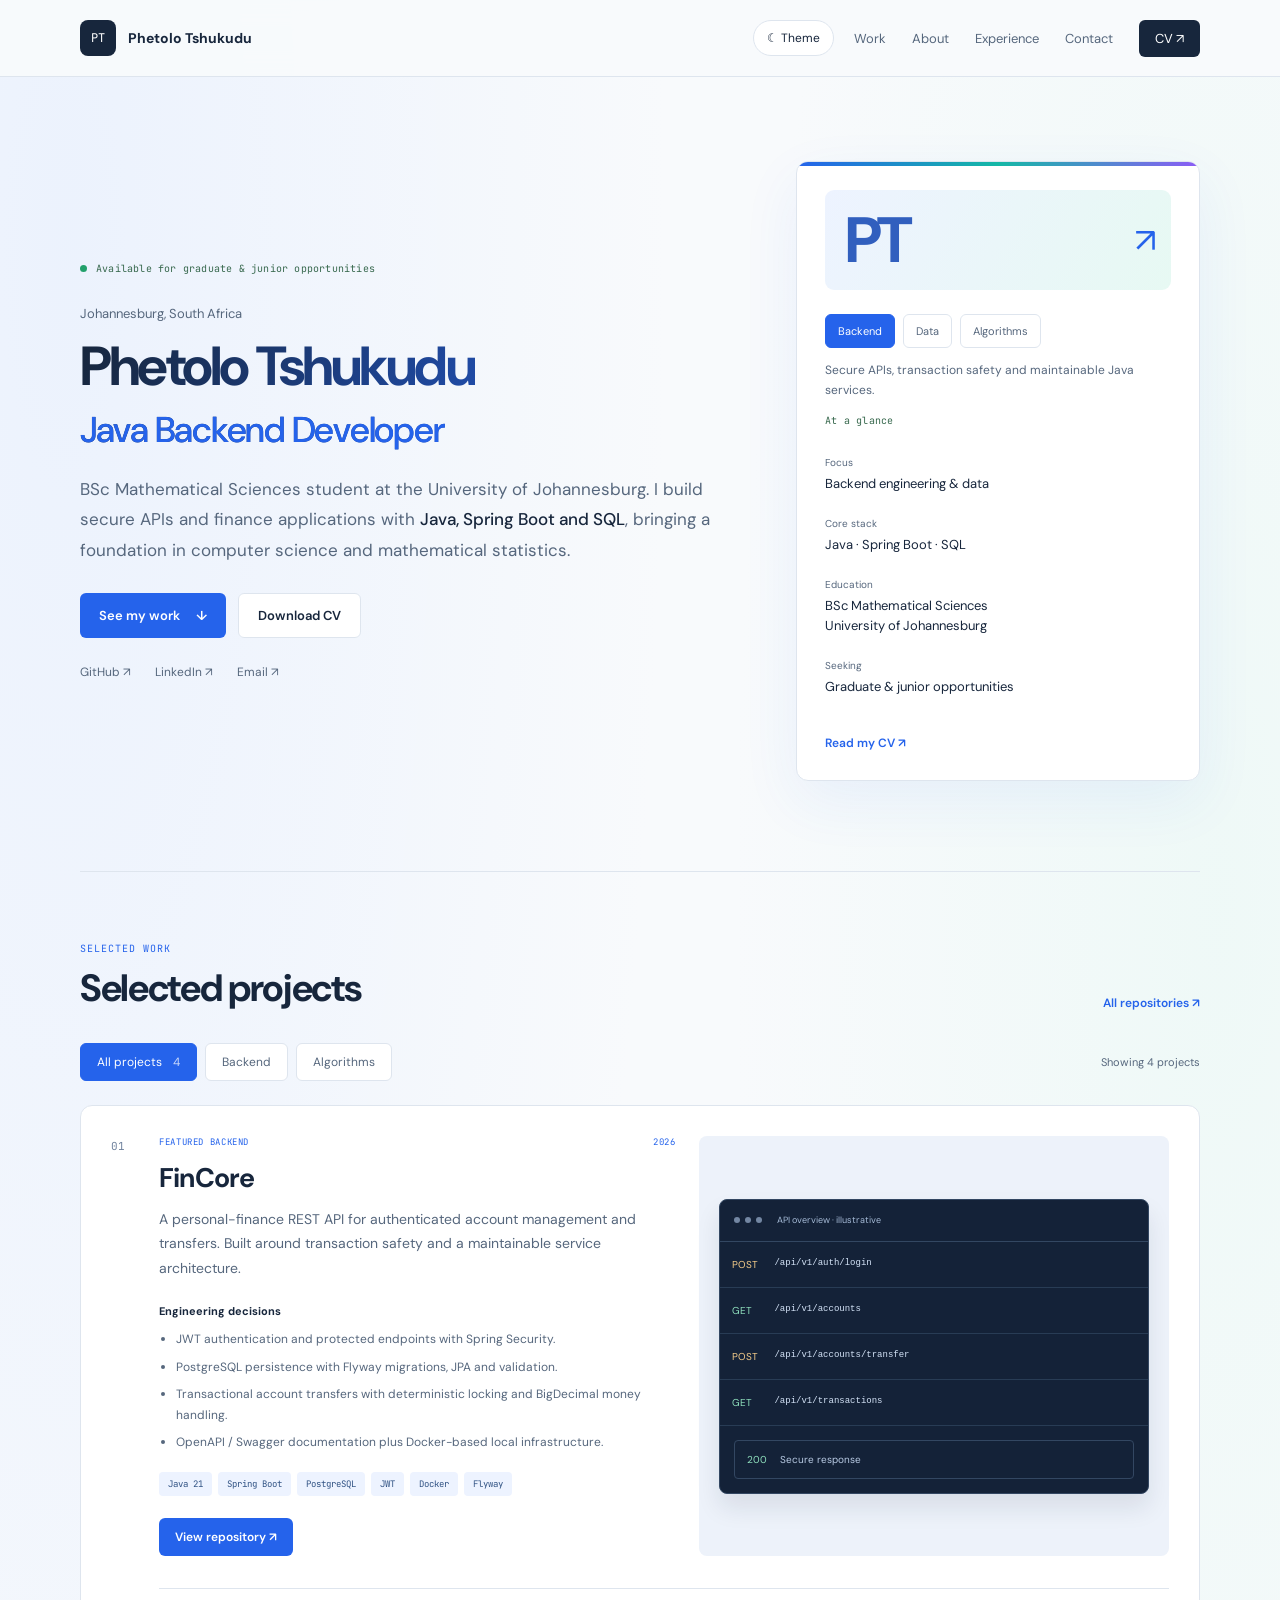
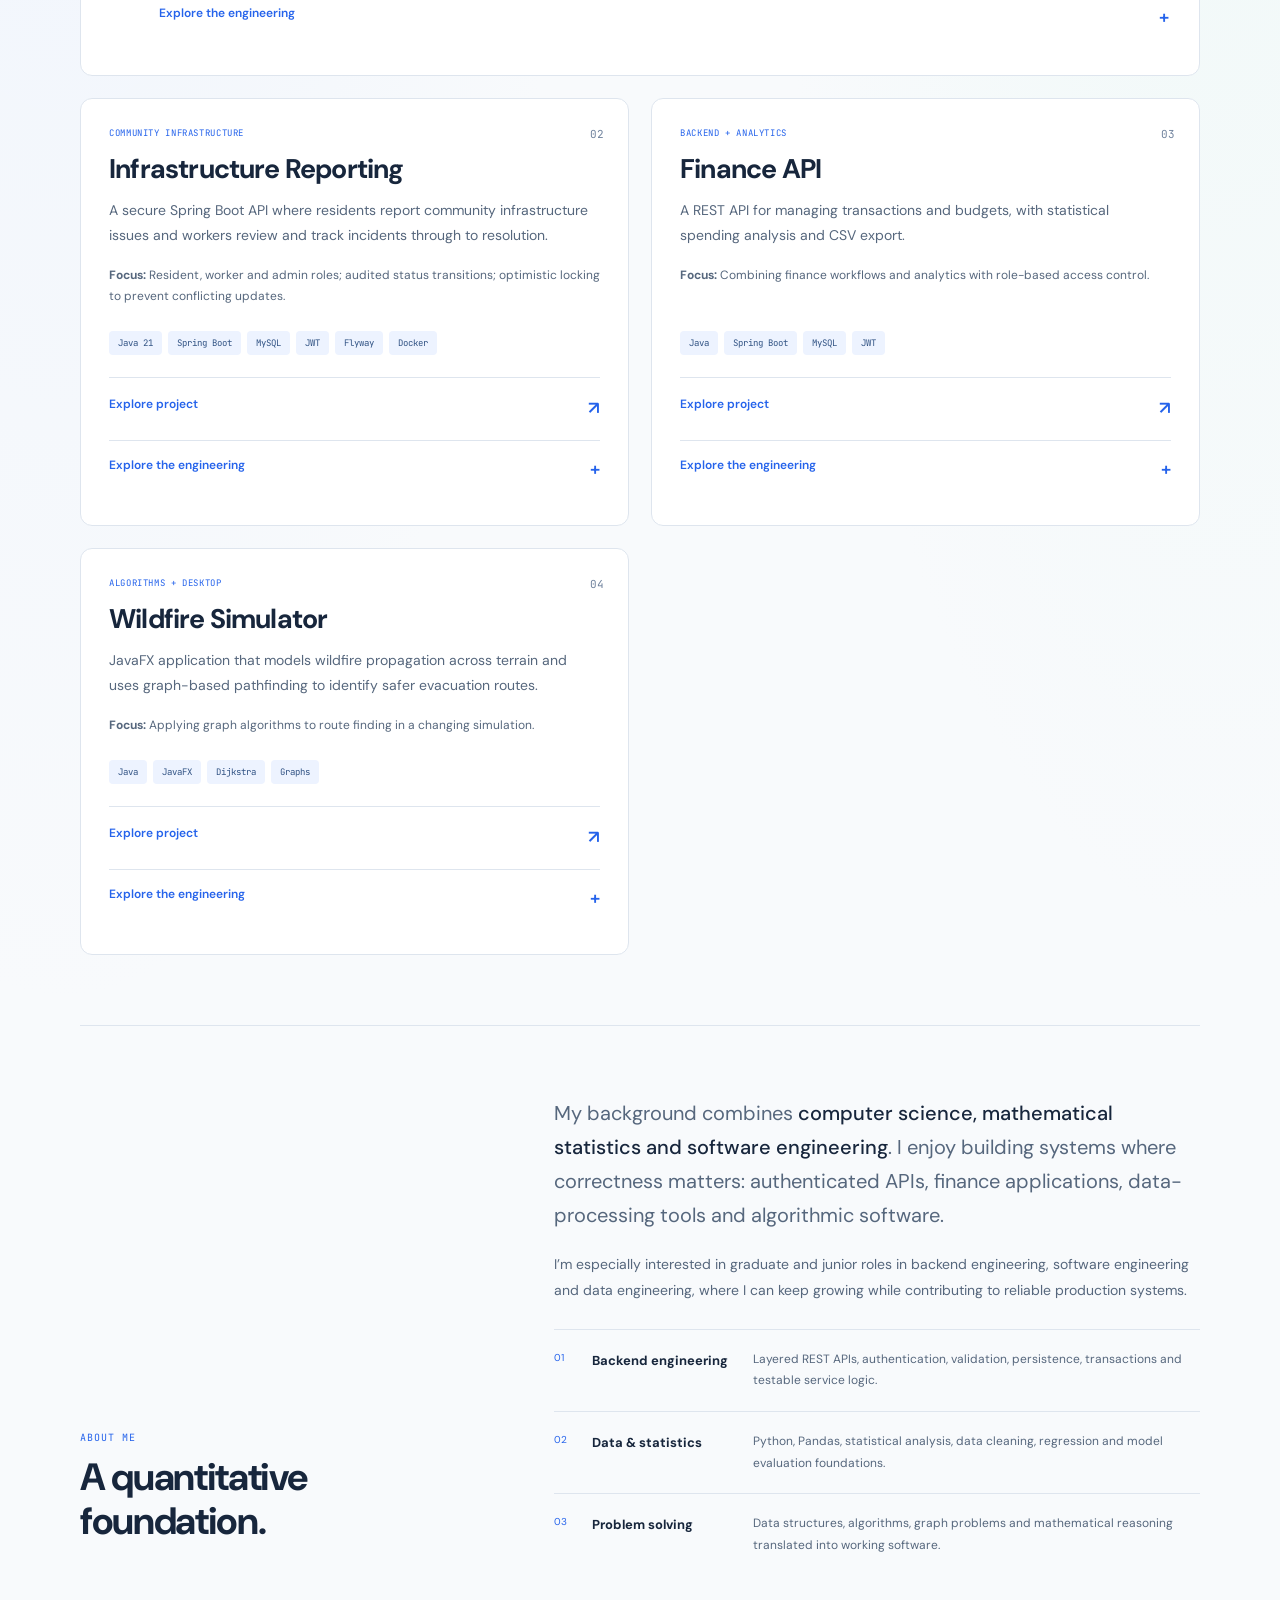
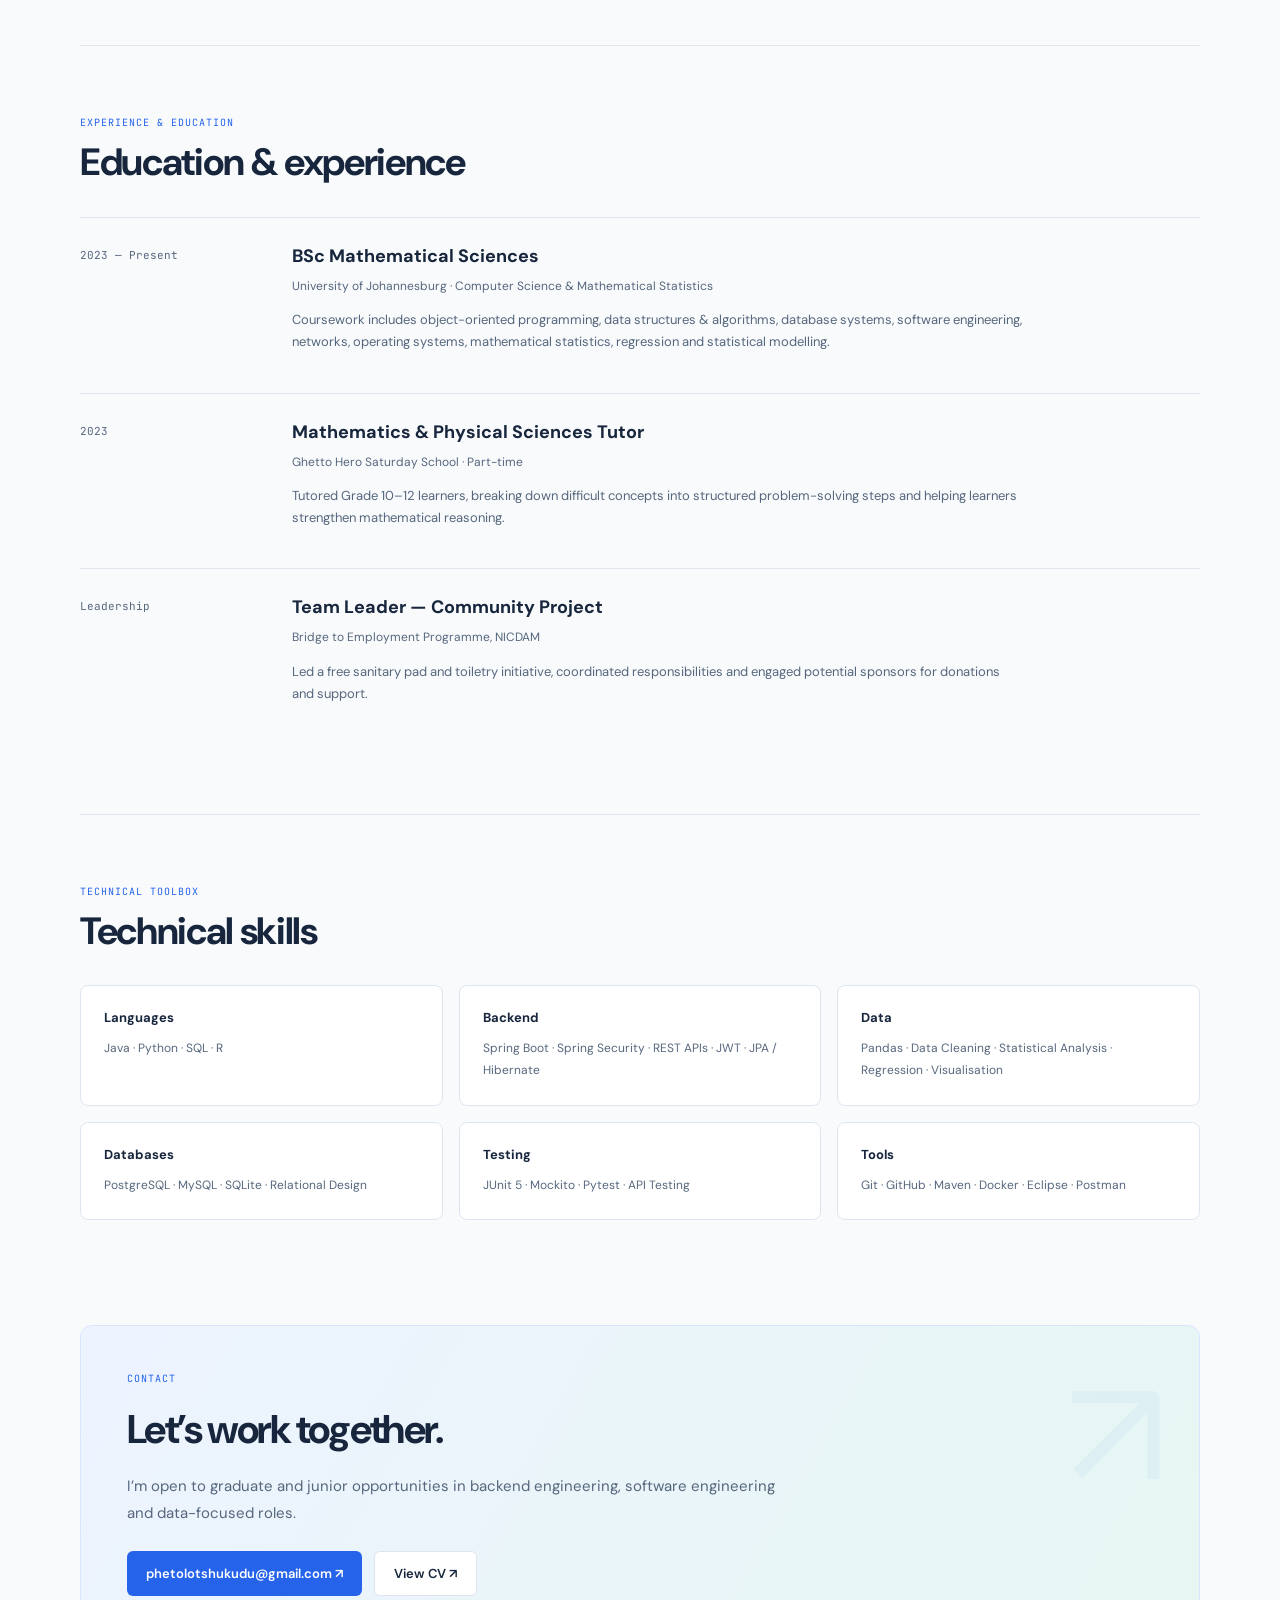
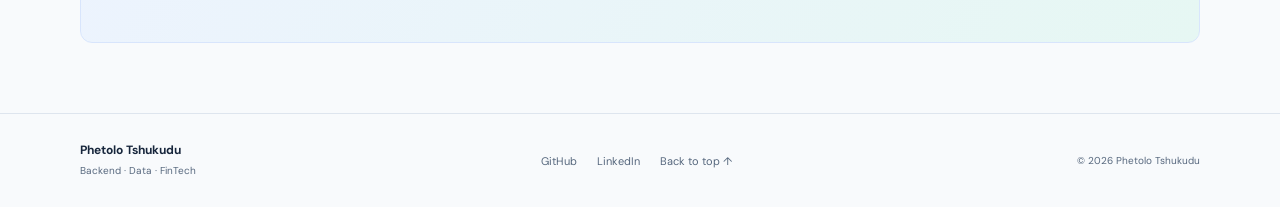
==== commit 7648782d: "Highlight Docker Compose for infrastructure reporting" ====
--- a/index.html
+++ b/index.html
@@ -103,9 +103,9 @@
           <h3>Infrastructure Reporting</h3>
           <p>A secure Spring Boot API where residents report community infrastructure issues and workers review and track incidents through to resolution.</p>
           <p class="project-detail"><strong>Focus:</strong> Resident, worker and admin roles; audited status transitions; optimistic locking to prevent conflicting updates.</p>
-          <div class="tags"><span>Java 21</span><span>Spring Boot</span><span>MySQL</span><span>JWT</span><span>Flyway</span></div>
+          <div class="tags"><span>Java 21</span><span>Spring Boot</span><span>MySQL</span><span>JWT</span><span>Flyway</span><span>Docker</span></div>
           <a class="card-link" href="https://github.com/phetolo-tshukudu/infrastructure-reporting" target="_blank" rel="noopener">Explore project <span>↗</span></a>
-          <details class="project-notes"><summary>Explore the engineering <span>+</span></summary><p>Residents submit incidents with a category, description and coordinates. Workers and admins advance reports from reported to verified, in progress and resolved. Each change records its author and timestamp; optimistic locking rejects conflicting updates. The API also provides paginated filtering and incident analytics.</p></details>
+          <details class="project-notes"><summary>Explore the engineering <span>+</span></summary><p>Residents submit incidents with a category, description and coordinates. Workers and admins advance reports from reported to verified, in progress and resolved. Each change records its author and timestamp; optimistic locking rejects conflicting updates. The API also provides paginated filtering and incident analytics. Docker Compose runs the API and MySQL together, with database health checks and persistent storage.</p></details>
         </article>
 
         <article class="project card reveal" data-category="backend">
